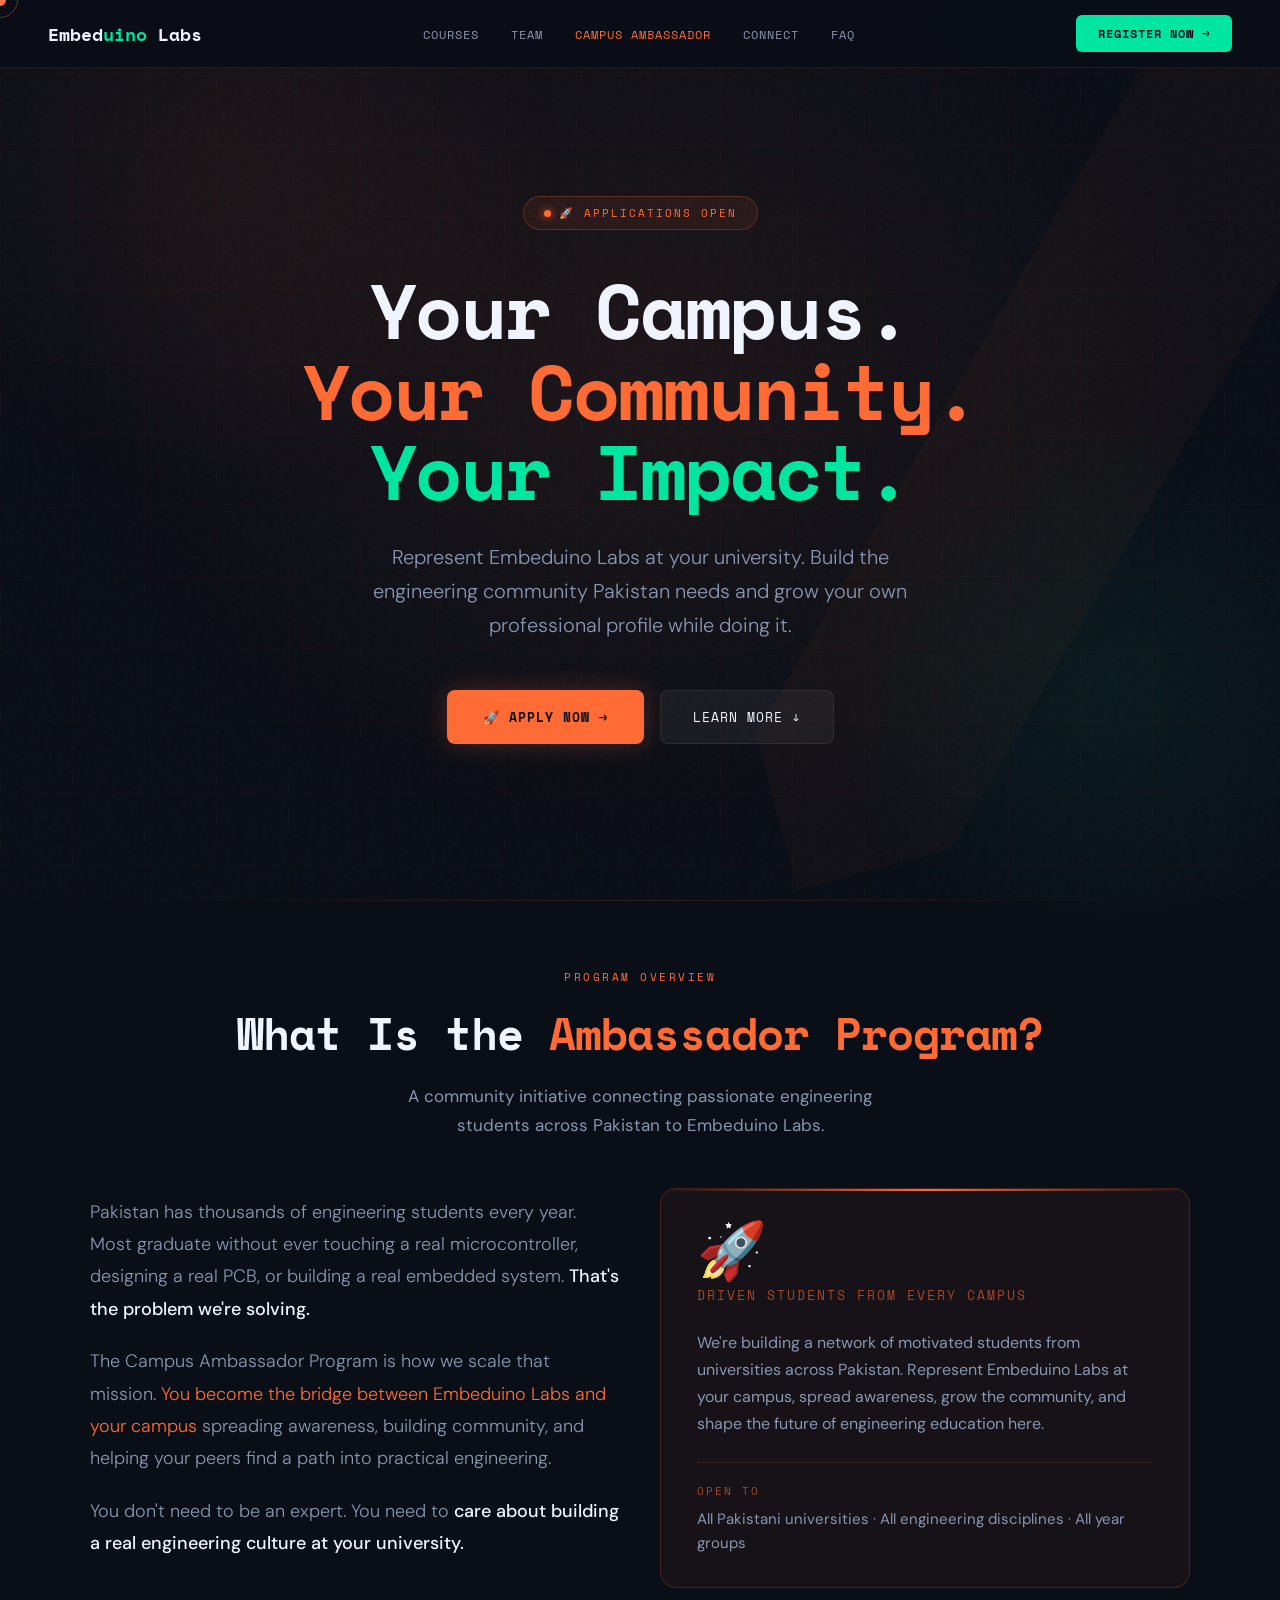
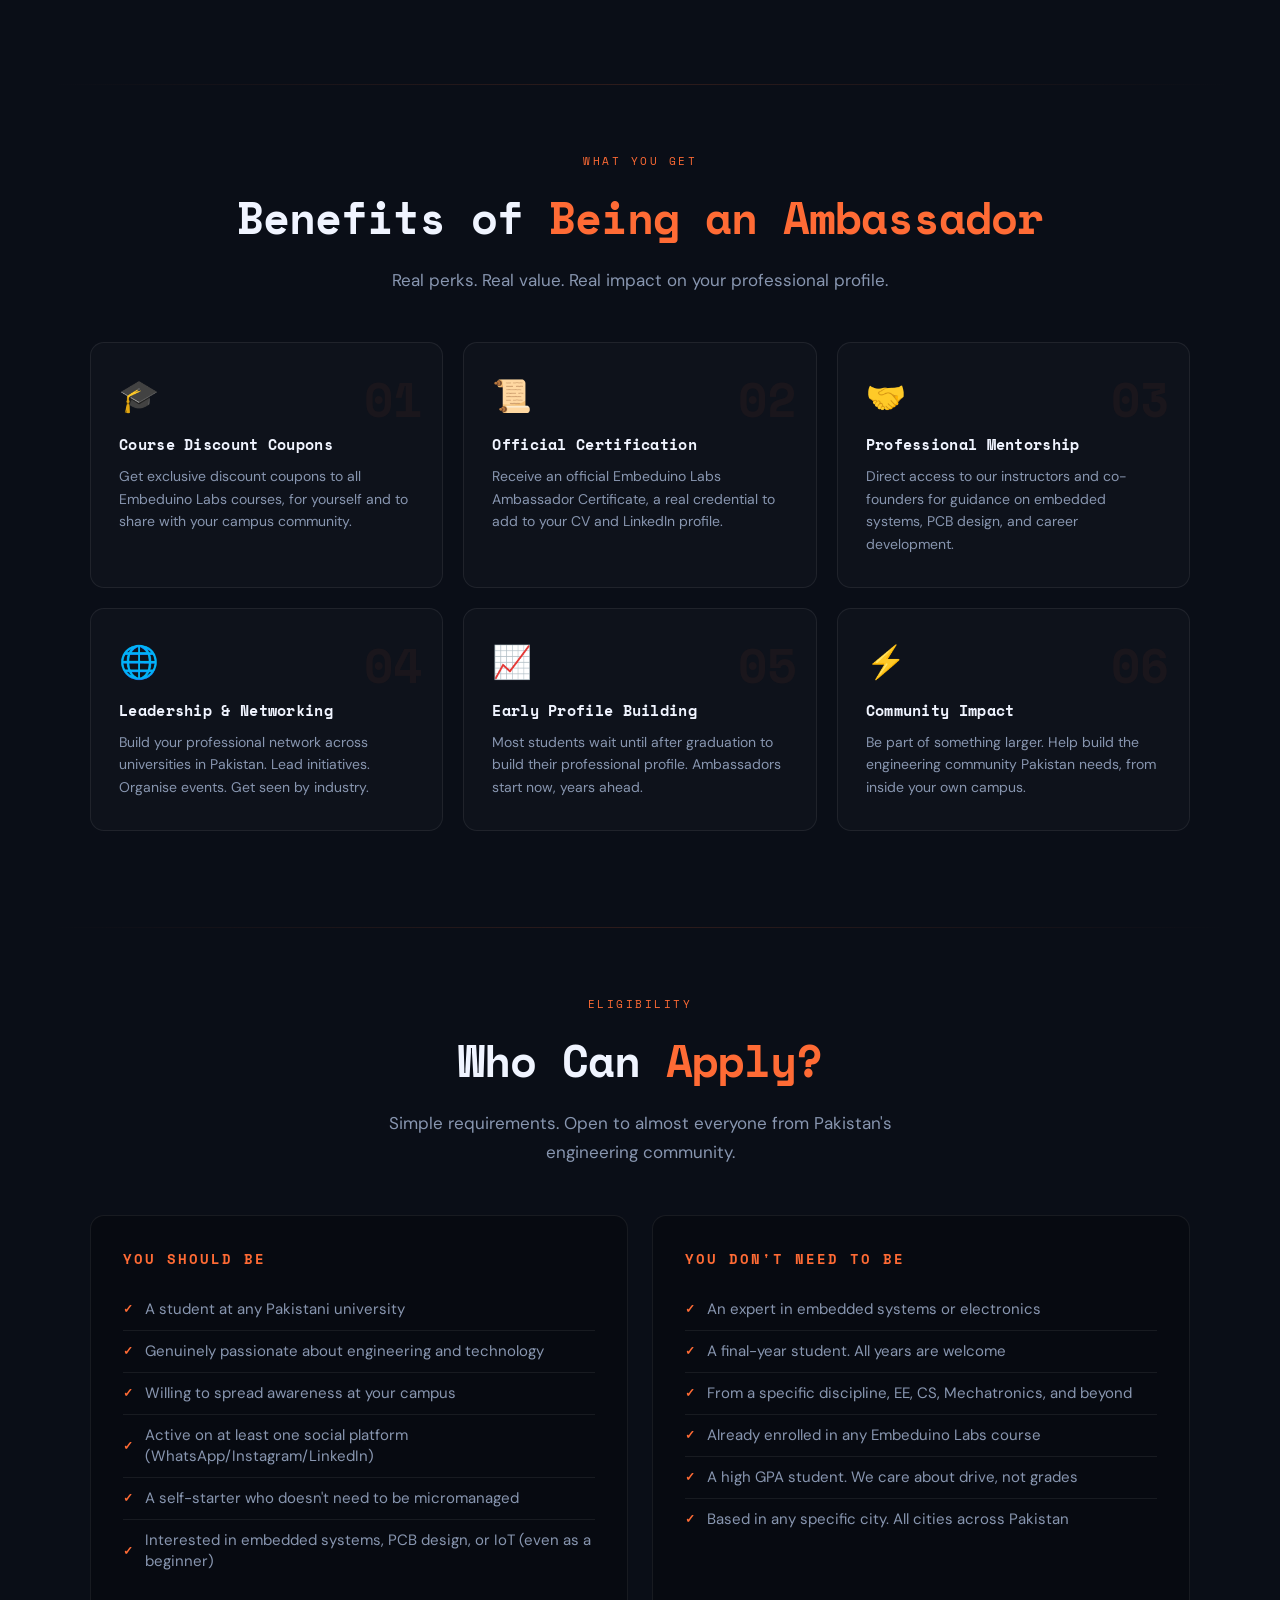
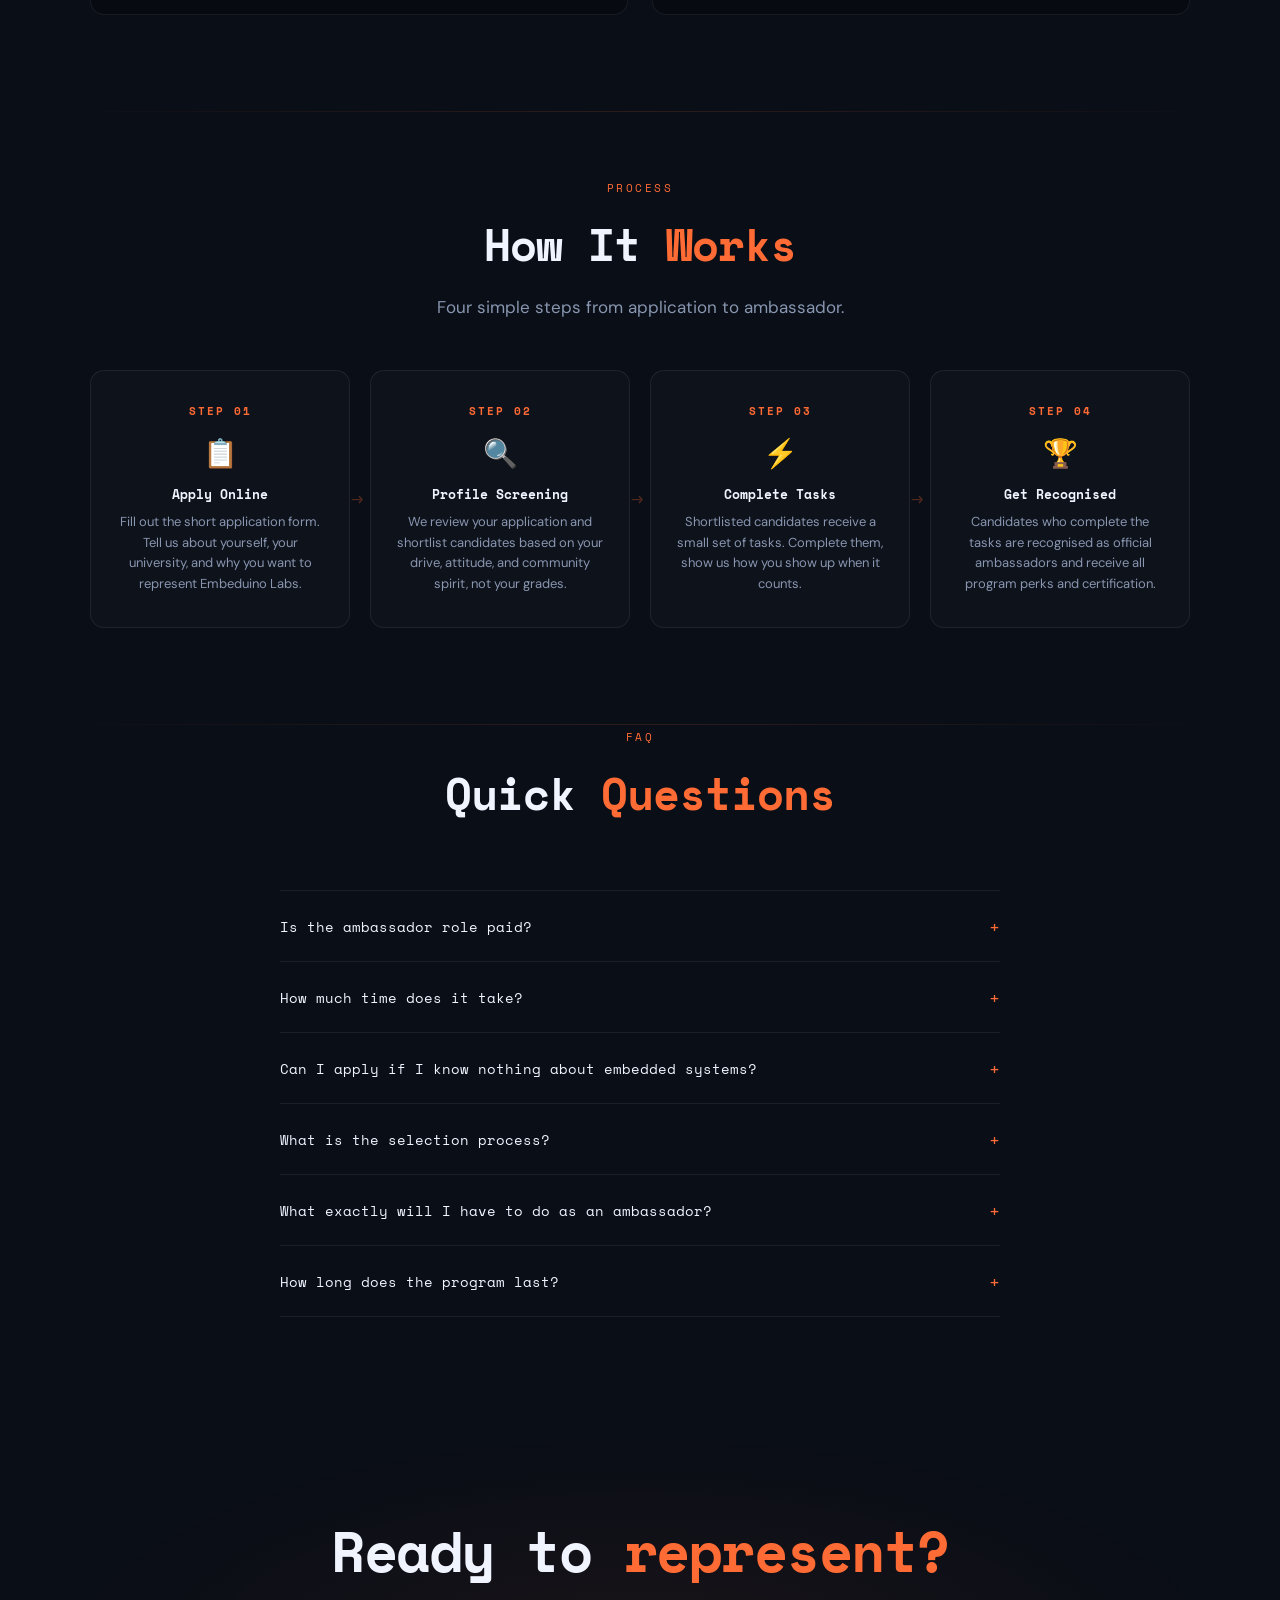
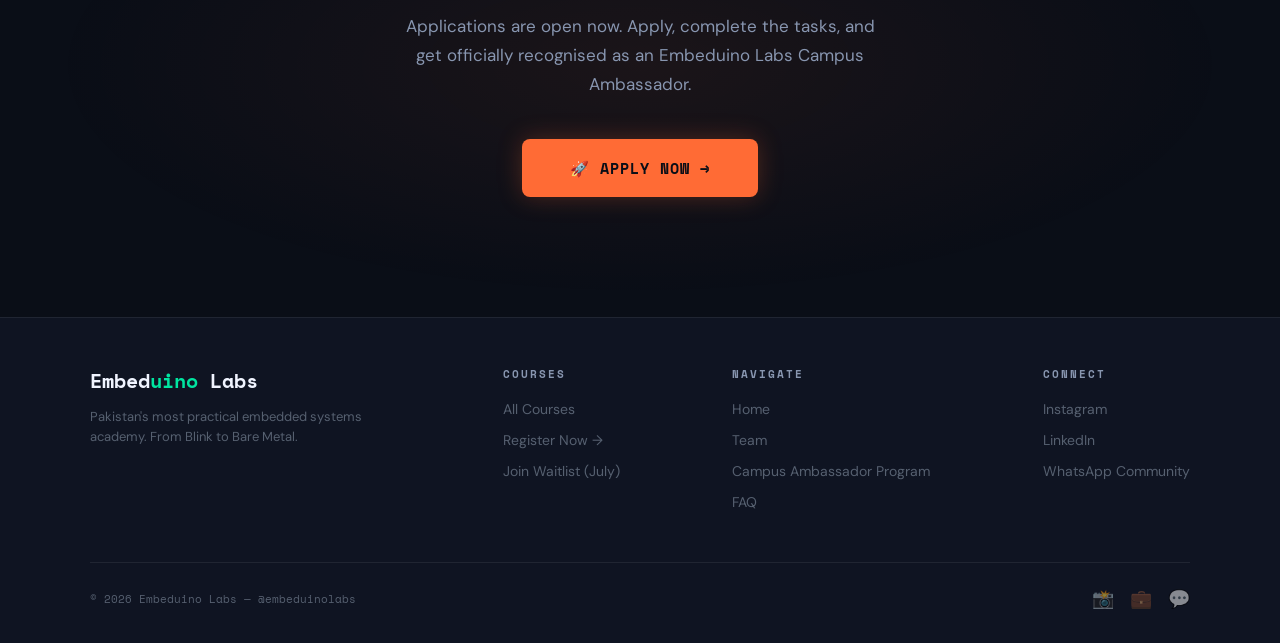
==== ambassador.html @ 3716c478 "Add files via upload" ====
<!DOCTYPE html>
<html lang="en">
<head>
<meta charset="UTF-8"/>
<meta name="viewport" content="width=device-width, initial-scale=1.0"/>
<title>Campus Ambassador Program - Embeduino Labs</title>
<meta name="description" content="Represent Embeduino Labs at your university. Build community, earn perks, and grow your professional profile."/>
<link rel="preconnect" href="https://fonts.googleapis.com"/>
<link href="https://fonts.googleapis.com/css2?family=Space+Mono:ital,wght@0,400;0,700;1,400&family=DM+Sans:wght@300;400;500;600;700&display=swap" rel="stylesheet"/>
<style>
:root{
  --bg:#0a0e17;--bg2:#0f1422;--bg3:#141929;
  --green:#00e5a0;--green2:#00c98a;
  --orange:#ff6b35;--blue:#4a9eff;--purple:#a78bfa;
  --text:#f0f4ff;--muted:#8896b0;--dim:#566070;
  --border:rgba(0,229,160,0.15);--border2:rgba(255,255,255,0.07);
  --mono:'Space Mono',monospace;--sans:'DM Sans',sans-serif;
}
*,*::before,*::after{margin:0;padding:0;box-sizing:border-box;}
html{scroll-behavior:smooth;}
body{font-family:var(--sans);background:var(--bg);color:var(--text);overflow-x:hidden;cursor:none;}
#cursor{position:fixed;width:12px;height:12px;background:var(--orange);border-radius:50%;pointer-events:none;z-index:9999;transform:translate(-50%,-50%);transition:transform 0.08s,opacity 0.2s;mix-blend-mode:screen;}
#cursor-ring{position:fixed;width:36px;height:36px;border:1.5px solid rgba(255,107,53,0.4);border-radius:50%;pointer-events:none;z-index:9998;transform:translate(-50%,-50%);transition:transform 0.18s ease,width 0.2s,height 0.2s;}
body::before{content:'';position:fixed;inset:0;background-image:url("data:image/svg+xml,%3Csvg viewBox='0 0 200 200' xmlns='http://www.w3.org/2000/svg'%3E%3Cfilter id='n'%3E%3CfeTurbulence type='fractalNoise' baseFrequency='0.75' numOctaves='4' stitchTiles='stitch'/%3E%3C/filter%3E%3Crect width='100%25' height='100%25' filter='url(%23n)' opacity='1'/%3E%3C/svg%3E");opacity:0.025;pointer-events:none;z-index:0;}
.grid-bg{position:fixed;inset:0;background-image:linear-gradient(rgba(255,107,53,0.025) 1px,transparent 1px),linear-gradient(90deg,rgba(255,107,53,0.025) 1px,transparent 1px);background-size:72px 72px;pointer-events:none;z-index:0;}
.glow-1{position:fixed;top:-20%;left:-10%;width:700px;height:700px;background:radial-gradient(circle,rgba(255,107,53,0.07) 0%,transparent 70%);pointer-events:none;z-index:0;}
.glow-2{position:fixed;bottom:-10%;right:-10%;width:600px;height:600px;background:radial-gradient(circle,rgba(0,229,160,0.06) 0%,transparent 70%);pointer-events:none;z-index:0;}

nav{position:fixed;top:0;left:0;right:0;z-index:100;display:flex;align-items:center;justify-content:space-between;padding:0 48px;height:68px;background:rgba(10,14,23,0.85);backdrop-filter:blur(16px);border-bottom:1px solid var(--border2);}
.nav-logo{font-family:var(--mono);font-weight:700;font-size:18px;color:var(--text);text-decoration:none;}
.nav-logo span{color:var(--green);}
.nav-links{display:flex;gap:32px;list-style:none;}
.nav-links a{font-family:var(--mono);font-size:12px;color:var(--muted);text-decoration:none;letter-spacing:1px;transition:color 0.2s;}
.nav-links a:hover{color:var(--green);}
.nav-links a.active{color:var(--orange);}
.nav-cta{display:inline-flex;align-items:center;gap:8px;font-family:var(--mono);font-size:12px;font-weight:700;color:var(--bg);background:var(--green);padding:10px 22px;border-radius:6px;text-decoration:none;letter-spacing:1px;transition:background 0.2s,transform 0.15s;}
.nav-cta:hover{background:var(--green2);transform:translateY(-1px);}

section{position:relative;z-index:1;}
.section-divider{height:1px;background:linear-gradient(90deg,transparent,rgba(255,107,53,0.15),transparent);margin:0 48px;}

@keyframes fadeUp{from{opacity:0;transform:translateY(24px);}to{opacity:1;transform:translateY(0);}}
.reveal{opacity:0;transform:translateY(30px);transition:opacity 0.7s ease,transform 0.7s ease;}
.reveal.visible{opacity:1;transform:translateY(0);}

/* ── HERO ── */
.amb-hero{min-height:100vh;display:flex;flex-direction:column;align-items:center;justify-content:center;padding:120px 24px 80px;text-align:center;position:relative;}
.amb-hero::before{content:'';position:absolute;inset:0;background:radial-gradient(ellipse at 50% 40%,rgba(255,107,53,0.08) 0%,transparent 65%);pointer-events:none;}

.hero-badge{display:inline-flex;align-items:center;gap:8px;font-family:var(--mono);font-size:11px;color:var(--orange);letter-spacing:2px;background:rgba(255,107,53,0.08);border:1px solid rgba(255,107,53,0.25);padding:8px 20px;border-radius:20px;margin-bottom:40px;opacity:0;animation:fadeUp 0.6s 0.2s forwards;}
.hero-badge::before{content:'';width:7px;height:7px;border-radius:50%;background:var(--orange);box-shadow:0 0 8px var(--orange);animation:pulse 2s infinite;}
@keyframes pulse{0%,100%{opacity:1;transform:scale(1);}50%{opacity:0.5;transform:scale(0.8);}}

.amb-hero h1{font-family:var(--mono);font-weight:700;font-size:clamp(38px,6vw,80px);line-height:1.05;letter-spacing:-2px;margin-bottom:28px;opacity:0;animation:fadeUp 0.7s 0.4s forwards;}
.amb-hero h1 .accent-orange{color:var(--orange);}
.amb-hero h1 .accent-green{color:var(--green);}

.amb-hero .sub{font-size:clamp(16px,2vw,20px);color:var(--muted);max-width:560px;line-height:1.7;margin-bottom:48px;font-weight:300;opacity:0;animation:fadeUp 0.7s 0.6s forwards;}

.btn-orange{display:inline-flex;align-items:center;gap:10px;font-family:var(--mono);font-size:13px;font-weight:700;color:var(--bg);background:var(--orange);padding:16px 36px;border-radius:8px;text-decoration:none;letter-spacing:1px;transition:background 0.2s,transform 0.15s,box-shadow 0.2s;box-shadow:0 0 24px rgba(255,107,53,0.25);}
.btn-orange:hover{background:#ff8555;transform:translateY(-2px);box-shadow:0 0 40px rgba(255,107,53,0.4);}
.btn-outline{display:inline-flex;align-items:center;gap:10px;font-family:var(--mono);font-size:13px;color:var(--text);background:rgba(255,255,255,0.05);border:1px solid var(--border2);padding:16px 32px;border-radius:8px;text-decoration:none;letter-spacing:1px;transition:background 0.2s,border-color 0.2s,transform 0.15s;}
.btn-outline:hover{background:rgba(255,255,255,0.09);border-color:rgba(255,107,53,0.3);transform:translateY(-2px);}

.hero-actions{display:flex;gap:16px;flex-wrap:wrap;justify-content:center;opacity:0;animation:fadeUp 0.7s 0.8s forwards;}

/* diagonal accent */
.diag-accent{position:absolute;inset:0;overflow:hidden;pointer-events:none;z-index:0;}
.diag-accent::before{content:'';position:absolute;top:0;right:-200px;width:800px;height:800px;background:linear-gradient(135deg,transparent 40%,rgba(255,107,53,0.03) 40%,rgba(255,107,53,0.03) 60%,transparent 60%);transform:rotate(-15deg);transform-origin:center;}

/* ── WHAT IS IT ── */
.what-section{padding:0 24px 96px;}
.what-inner{max-width:1100px;margin:0 auto;}
.section-header{text-align:center;padding:64px 24px 48px;}
.section-tag{display:inline-block;font-family:var(--mono);font-size:11px;letter-spacing:2.5px;color:var(--orange);margin-bottom:16px;}
.section-header h2{font-family:var(--mono);font-weight:700;font-size:clamp(26px,4vw,44px);letter-spacing:-1px;margin-bottom:16px;}
.section-header h2 .accent{color:var(--orange);}
.section-header p{font-size:17px;color:var(--muted);max-width:520px;margin:0 auto;line-height:1.7;}

.what-grid{display:grid;grid-template-columns:1fr 1fr;gap:40px;align-items:center;}
.what-text p{font-size:18px;color:var(--muted);line-height:1.8;margin-bottom:20px;font-weight:300;}
.what-text p strong{color:var(--text);font-weight:500;}
.what-text p .hl{color:var(--orange);}

.what-callout{background:rgba(255,107,53,0.05);border:1px solid rgba(255,107,53,0.2);border-radius:16px;padding:32px 36px;position:relative;overflow:hidden;}
.what-callout::before{content:'';position:absolute;top:0;left:0;right:0;height:2px;background:linear-gradient(90deg,transparent,var(--orange),transparent);}
.what-callout .big-word{font-family:var(--mono);font-weight:700;font-size:56px;color:var(--orange);line-height:1;margin-bottom:8px;}
.what-callout .big-label{font-family:var(--mono);font-size:13px;letter-spacing:2px;color:rgba(255,107,53,0.6);margin-bottom:24px;}
.what-callout p{font-size:16px;color:var(--muted);line-height:1.7;}

/* ── BENEFITS ── */
.benefits-section{padding:0 24px 96px;}
.benefits-inner{max-width:1100px;margin:0 auto;}
.benefits-grid{display:grid;grid-template-columns:repeat(3,1fr);gap:20px;}
.benefit-card{background:rgba(255,255,255,0.02);border:1px solid var(--border2);border-radius:14px;padding:32px 28px;position:relative;overflow:hidden;transition:border-color 0.2s,background 0.2s,transform 0.2s;}
.benefit-card:hover{border-color:rgba(255,107,53,0.25);background:rgba(255,107,53,0.03);transform:translateY(-4px);}
.benefit-card::before{content:'';position:absolute;top:0;left:0;right:0;height:2px;background:linear-gradient(90deg,transparent,var(--orange),transparent);opacity:0;transition:opacity 0.2s;}
.benefit-card:hover::before{opacity:1;}
.benefit-icon{font-size:32px;margin-bottom:16px;display:block;}
.benefit-card h3{font-family:var(--mono);font-weight:700;font-size:15px;color:var(--text);margin-bottom:10px;letter-spacing:0.3px;}
.benefit-card p{font-size:14px;color:var(--muted);line-height:1.6;}
.benefit-num{position:absolute;right:20px;top:20px;font-family:var(--mono);font-weight:700;font-size:48px;color:rgba(255,107,53,0.05);}

/* ── WHO CAN APPLY ── */
.who-section{padding:0 24px 96px;}
.who-inner{max-width:1100px;margin:0 auto;}
.who-grid{display:grid;grid-template-columns:1fr 1fr;gap:24px;}
.who-card{background:rgba(0,0,0,0.25);border:1px solid var(--border2);border-radius:14px;padding:32px 32px;}
.who-card h3{font-family:var(--mono);font-weight:700;font-size:14px;letter-spacing:2px;margin-bottom:20px;color:var(--orange);}
.who-list{list-style:none;}
.who-list li{font-size:15px;color:var(--muted);padding:10px 0;border-bottom:1px solid var(--border2);display:flex;align-items:center;gap:12px;line-height:1.4;}
.who-list li::before{content:'✓';color:var(--orange);font-family:var(--mono);font-weight:700;font-size:12px;flex-shrink:0;}
.who-list li:last-child{border-bottom:none;}

/* ── HOW IT WORKS ── */
.how-section{padding:0 24px 96px;}
.how-inner{max-width:1100px;margin:0 auto;}
.how-steps{display:grid;grid-template-columns:repeat(4,1fr);gap:20px;}
.how-step{background:rgba(255,255,255,0.02);border:1px solid var(--border2);border-radius:14px;padding:32px 24px;position:relative;text-align:center;}
.how-step::after{content:'→';position:absolute;right:-14px;top:50%;transform:translateY(-50%);font-size:20px;color:rgba(255,107,53,0.3);font-family:var(--mono);}
.how-step:last-child::after{display:none;}
.step-num{font-family:var(--mono);font-weight:700;font-size:11px;letter-spacing:2px;color:var(--orange);margin-bottom:16px;display:block;}
.step-icon{font-size:28px;margin-bottom:12px;display:block;}
.how-step h3{font-family:var(--mono);font-weight:700;font-size:13px;color:var(--text);margin-bottom:8px;}
.how-step p{font-size:13px;color:var(--muted);line-height:1.6;}

/* ── FINAL CTA ── */
.amb-cta{padding:96px 24px 120px;text-align:center;position:relative;}
.amb-cta::before{content:'';position:absolute;inset:0;background:radial-gradient(ellipse at 50% 50%,rgba(255,107,53,0.07) 0%,transparent 65%);pointer-events:none;}
.amb-cta h2{font-family:var(--mono);font-weight:700;font-size:clamp(32px,5vw,56px);letter-spacing:-1.5px;margin-bottom:20px;}
.amb-cta h2 .accent{color:var(--orange);}
.amb-cta p{font-size:17px;color:var(--muted);max-width:480px;margin:0 auto 40px;line-height:1.7;}

/* ── FOOTER ── */
footer{background:var(--bg2);border-top:1px solid var(--border2);padding:48px 48px 32px;position:relative;z-index:1;}
.footer-inner{max-width:1100px;margin:0 auto;}
.footer-top{display:flex;justify-content:space-between;align-items:flex-start;gap:32px;margin-bottom:40px;flex-wrap:wrap;}
.footer-brand{max-width:300px;}
.footer-logo{font-family:var(--mono);font-weight:700;font-size:20px;margin-bottom:12px;display:block;}
.footer-logo span{color:var(--green);}
.footer-tagline{font-size:13px;color:var(--dim);line-height:1.6;}
.footer-links h4{font-family:var(--mono);font-size:11px;letter-spacing:2px;color:var(--muted);margin-bottom:16px;}
.footer-links ul{list-style:none;}
.footer-links li{margin-bottom:10px;}
.footer-links a{font-size:14px;color:var(--dim);text-decoration:none;transition:color 0.2s;}
.footer-links a:hover{color:var(--green);}
.footer-bottom{display:flex;justify-content:space-between;align-items:center;padding-top:24px;border-top:1px solid var(--border2);flex-wrap:wrap;gap:12px;}
.footer-copy{font-family:var(--mono);font-size:11px;color:var(--dim);}
.footer-social{display:flex;gap:16px;}
.footer-social a{font-size:18px;text-decoration:none;opacity:0.5;transition:opacity 0.2s;}
.footer-social a:hover{opacity:1;}

@media(max-width:768px){
  nav{padding:0 20px;}
  .nav-links{display:none;}
  .what-grid{grid-template-columns:1fr;}
  .benefits-grid{grid-template-columns:1fr;}
  .who-grid{grid-template-columns:1fr;}
  .how-steps{grid-template-columns:1fr 1fr;}
  .how-step::after{display:none;}
  footer{padding:40px 24px 28px;}
  .footer-top{flex-direction:column;}
}
</style>
</head>
<body>
<div id="cursor"></div>
<div id="cursor-ring"></div>
<div class="grid-bg"></div>
<div class="glow-1"></div>
<div class="glow-2"></div>

<nav>
  <a href="index.html" class="nav-logo">Embed<span>uino</span> Labs</a>
  <ul class="nav-links">
    <li><a href="courses.html">COURSES</a></li>
    <li><a href="team.html">TEAM</a></li>
    <li><a href="ambassador.html" class="active">CAMPUS AMBASSADOR</a></li>
    <li><a href="index.html#connect">CONNECT</a></li>
    <li><a href="index.html#faq">FAQ</a></li>
  </ul>
  <a href="https://docs.google.com/forms/d/1Flcm8zHhwcUQbWOsdlLaiDBojNH8hl6wbdkQwR3EUpU/" target="_blank" class="nav-cta">REGISTER NOW →</a>
</nav>

<!-- ── HERO ── -->
<section class="amb-hero">
  <div class="diag-accent"></div>
  <div class="hero-badge">🚀 APPLICATIONS OPEN</div>
  <h1>Your Campus.<br/><span class="accent-orange">Your Community.</span><br/><span class="accent-green">Your Impact.</span></h1>
  <p class="sub">Represent Embeduino Labs at your university. Build the engineering community Pakistan needs and grow your own professional profile while doing it.</p>
  <div class="hero-actions">
    <a href="https://docs.google.com/forms/d/1dGoFIoc6D6GnOCrVKgK1EHheiPkcqqGfY4cH4ZOe-p8/" target="_blank" class="btn-orange">🚀 APPLY NOW →</a>
    <a href="#what" class="btn-outline">LEARN MORE ↓</a>
  </div>
</section>

<div class="section-divider"></div>

<!-- ── WHAT IS IT ── -->
<section class="what-section" id="what">
  <div class="what-inner">
    <div class="section-header reveal">
      <div class="section-tag">PROGRAM OVERVIEW</div>
      <h2>What Is the <span class="accent">Ambassador Program?</span></h2>
      <p>A community initiative connecting passionate engineering students across Pakistan to Embeduino Labs.</p>
    </div>

    <div class="what-grid reveal">
      <div class="what-text">
        <p>Pakistan has thousands of engineering students every year. Most graduate without ever touching a real microcontroller, designing a real PCB, or building a real embedded system. <strong>That's the problem we're solving.</strong></p>
        <p>The Campus Ambassador Program is how we scale that mission. <span class="hl">You become the bridge between Embeduino Labs and your campus</span> spreading awareness, building community, and helping your peers find a path into practical engineering.</p>
        <p>You don't need to be an expert. You need to <strong>care about building a real engineering culture at your university.</strong></p>
      </div>
      <div class="what-callout">
        <div class="big-word">🚀</div>
        <div class="big-label">DRIVEN STUDENTS FROM EVERY CAMPUS</div>
        <p>We're building a network of motivated students from universities across Pakistan. Represent Embeduino Labs at your campus, spread awareness, grow the community, and shape the future of engineering education here.</p>
        <div style="margin-top:24px;padding-top:20px;border-top:1px solid rgba(255,107,53,0.15);">
          <div style="font-family:var(--mono);font-size:11px;letter-spacing:2px;color:rgba(255,107,53,0.6);margin-bottom:8px;">OPEN TO</div>
          <div style="font-size:15px;color:var(--muted);line-height:1.6;">All Pakistani universities · All engineering disciplines · All year groups</div>
        </div>
      </div>
    </div>
  </div>
</section>

<div class="section-divider"></div>

<!-- ── BENEFITS ── -->
<section class="benefits-section" id="benefits">
  <div class="benefits-inner">
    <div class="section-header reveal">
      <div class="section-tag">WHAT YOU GET</div>
      <h2>Benefits of <span class="accent">Being an Ambassador</span></h2>
      <p>Real perks. Real value. Real impact on your professional profile.</p>
    </div>

    <div class="benefits-grid">
      <div class="benefit-card reveal">
        <div class="benefit-num">01</div>
        <span class="benefit-icon">🎓</span>
        <h3>Course Discount Coupons</h3>
        <p>Get exclusive discount coupons to all Embeduino Labs courses, for yourself and to share with your campus community.</p>
      </div>
      <div class="benefit-card reveal" style="transition-delay:0.05s;">
        <div class="benefit-num">02</div>
        <span class="benefit-icon">📜</span>
        <h3>Official Certification</h3>
        <p>Receive an official Embeduino Labs Ambassador Certificate, a real credential to add to your CV and LinkedIn profile.</p>
      </div>
      <div class="benefit-card reveal" style="transition-delay:0.1s;">
        <div class="benefit-num">03</div>
        <span class="benefit-icon">🤝</span>
        <h3>Professional Mentorship</h3>
        <p>Direct access to our instructors and co-founders for guidance on embedded systems, PCB design, and career development.</p>
      </div>
      <div class="benefit-card reveal" style="transition-delay:0.15s;">
        <div class="benefit-num">04</div>
        <span class="benefit-icon">🌐</span>
        <h3>Leadership &amp; Networking</h3>
        <p>Build your professional network across universities in Pakistan. Lead initiatives. Organise events. Get seen by industry.</p>
      </div>
      <div class="benefit-card reveal" style="transition-delay:0.2s;">
        <div class="benefit-num">05</div>
        <span class="benefit-icon">📈</span>
        <h3>Early Profile Building</h3>
        <p>Most students wait until after graduation to build their professional profile. Ambassadors start now, years ahead.</p>
      </div>
      <div class="benefit-card reveal" style="transition-delay:0.25s;">
        <div class="benefit-num">06</div>
        <span class="benefit-icon">⚡</span>
        <h3>Community Impact</h3>
        <p>Be part of something larger. Help build the engineering community Pakistan needs, from inside your own campus.</p>
      </div>
    </div>
  </div>
</section>

<div class="section-divider"></div>

<!-- ── WHO CAN APPLY ── -->
<section class="who-section" id="eligibility">
  <div class="who-inner">
    <div class="section-header reveal">
      <div class="section-tag">ELIGIBILITY</div>
      <h2>Who Can <span class="accent">Apply?</span></h2>
      <p>Simple requirements. Open to almost everyone from Pakistan's engineering community.</p>
    </div>

    <div class="who-grid reveal">
      <div class="who-card">
        <h3>YOU SHOULD BE</h3>
        <ul class="who-list">
          <li>A student at any Pakistani university</li>
          <li>Genuinely passionate about engineering and technology</li>
          <li>Willing to spread awareness at your campus</li>
          <li>Active on at least one social platform (WhatsApp/Instagram/LinkedIn)</li>
          <li>A self-starter who doesn't need to be micromanaged</li>
          <li>Interested in embedded systems, PCB design, or IoT (even as a beginner)</li>
        </ul>
      </div>
      <div class="who-card">
        <h3>YOU DON'T NEED TO BE</h3>
        <ul class="who-list">
          <li>An expert in embedded systems or electronics</li>
          <li>A final-year student. All years are welcome</li>
          <li>From a specific discipline, EE, CS, Mechatronics, and beyond</li>
          <li>Already enrolled in any Embeduino Labs course</li>
          <li>A high GPA student. We care about drive, not grades</li>
          <li>Based in any specific city. All cities across Pakistan</li>
        </ul>
      </div>
    </div>
  </div>
</section>

<div class="section-divider"></div>

<!-- ── HOW IT WORKS ── -->
<section class="how-section" id="process">
  <div class="how-inner">
    <div class="section-header reveal">
      <div class="section-tag">PROCESS</div>
      <h2>How It <span class="accent">Works</span></h2>
      <p>Four simple steps from application to ambassador.</p>
    </div>

    <div class="how-steps reveal">
      <div class="how-step">
        <span class="step-num">STEP 01</span>
        <span class="step-icon">📋</span>
        <h3>Apply Online</h3>
        <p>Fill out the short application form. Tell us about yourself, your university, and why you want to represent Embeduino Labs.</p>
      </div>
      <div class="how-step">
        <span class="step-num">STEP 02</span>
        <span class="step-icon">🔍</span>
        <h3>Profile Screening</h3>
        <p>We review your application and shortlist candidates based on your drive, attitude, and community spirit, not your grades.</p>
      </div>
      <div class="how-step">
        <span class="step-num">STEP 03</span>
        <span class="step-icon">⚡</span>
        <h3>Complete Tasks</h3>
        <p>Shortlisted candidates receive a small set of tasks. Complete them, show us how you show up when it counts.</p>
      </div>
      <div class="how-step">
        <span class="step-num">STEP 04</span>
        <span class="step-icon">🏆</span>
        <h3>Get Recognised</h3>
        <p>Candidates who complete the tasks are recognised as official ambassadors and receive all program perks and certification.</p>
      </div>
    </div>
  </div>
</section>

<div class="section-divider"></div>

<!-- ── FAQ ── -->
<section style="padding:0 24px 96px;">
  <div style="max-width:720px;margin:0 auto;">
    <div class="section-header reveal" style="padding-top:0;">
      <div class="section-tag">FAQ</div>
      <h2>Quick <span class="accent">Questions</span></h2>
    </div>

    <div style="border-top:1px solid var(--border2);">
      <div class="faq-item reveal">
        <button class="faq-q">Is the ambassador role paid?<span class="faq-icon">+</span></button>
        <div class="faq-a">It's not a paid role but the benefits are real. Course discount coupons, official certification, mentorship, and early career profile building. The intangible value of leading a community initiative at your campus is something money doesn't buy.</div>
      </div>
      <div class="faq-item reveal">
        <button class="faq-q">How much time does it take?<span class="faq-icon">+</span></button>
        <div class="faq-a">There's no fixed time commitment. Share posts, spread the word through your existing university networks, and participate when we run campaigns or events. It fits around your studies.</div>
      </div>
      <div class="faq-item reveal">
        <button class="faq-q">Can I apply if I know nothing about embedded systems?<span class="faq-icon">+</span></button>
        <div class="faq-a">Yes absolutely. What we care about is your drive and community spirit, not your technical level. Your curiosity is exactly the kind of energy we want representing Embeduino Labs.</div>
      </div>
      <div class="faq-item reveal">
        <button class="faq-q">What is the selection process?<span class="faq-icon">+</span></button>
        <div class="faq-a">We review applications and shortlist candidates based on profile and attitude. Shortlisted candidates are given a small set of tasks. Whoever completes them gets officially recognised as an ambassador and receives all the perks. No interviews, just show us how you show up.</div>
      </div>
      <div class="faq-item reveal">
        <button class="faq-q">What exactly will I have to do as an ambassador?<span class="faq-icon">+</span></button>
        <div class="faq-a">Share our content on your social media. Spread awareness about our courses at your campus. Help us understand what students at your university need. Participate in campaigns when we run them. Nothing complicated, just genuine community building.</div>
      </div>
      <div class="faq-item reveal">
        <button class="faq-q">How long does the program last?<span class="faq-icon">+</span></button>
        <div class="faq-a">The program runs in cohorts aligned with our course phases. Ambassadors who stay active and engaged are invited to continue and grow with us into future cohorts.</div>
      </div>
    </div>
  </div>
</section>

<!-- ── FINAL CTA ── -->
<section class="amb-cta">
  <h2 class="reveal">Ready to <span class="accent">represent?</span></h2>
  <p class="reveal">Applications are open now. Apply, complete the tasks, and get officially recognised as an Embeduino Labs Campus Ambassador.</p>
  <a href="https://docs.google.com/forms/d/1dGoFIoc6D6GnOCrVKgK1EHheiPkcqqGfY4cH4ZOe-p8/" target="_blank" class="btn-orange reveal" style="font-size:15px;padding:18px 48px;">
    🚀 APPLY NOW →
  </a>
</section>

<footer>
  <div class="footer-inner">
    <div class="footer-top">
      <div class="footer-brand">
        <span class="footer-logo">Embed<span>uino</span> Labs</span>
        <p class="footer-tagline">Pakistan's most practical embedded systems academy. From Blink to Bare Metal.</p>
      </div>
      <div class="footer-links">
        <h4>COURSES</h4>
        <ul>
          <li><a href="courses.html">All Courses</a></li>
          <li><a href="https://docs.google.com/forms/d/1Flcm8zHhwcUQbWOsdlLaiDBojNH8hl6wbdkQwR3EUpU/" target="_blank">Register Now →</a></li>
          <li><a href="https://docs.google.com/forms/d/1rU8_jEswz7tQQXnoqoOomgpeQsHD6aAXrk7GUtZ8Qbo/" target="_blank">Join Waitlist (July)</a></li>
        </ul>
      </div>
      <div class="footer-links">
        <h4>NAVIGATE</h4>
        <ul>
          <li><a href="index.html">Home</a></li>
          <li><a href="team.html">Team</a></li>
          <li><a href="ambassador.html">Campus Ambassador Program</a></li>
          <li><a href="index.html#faq">FAQ</a></li>
        </ul>
      </div>
      <div class="footer-links">
        <h4>CONNECT</h4>
        <ul>
          <li><a href="https://www.instagram.com/embeduinolabs/" target="_blank">Instagram</a></li>
          <li><a href="https://www.linkedin.com/company/embeduinolabs/" target="_blank">LinkedIn</a></li>
          <li><a href="https://chat.whatsapp.com/IXVrEwwqq3DG2ZBWdb0F39" target="_blank">WhatsApp Community</a></li>
        </ul>
      </div>
    </div>
    <div class="footer-bottom">
      <span class="footer-copy">© 2026 Embeduino Labs — @embeduinolabs</span>
      <div class="footer-social">
        <a href="https://www.instagram.com/embeduinolabs/" target="_blank">📸</a>
        <a href="https://www.linkedin.com/company/embeduinolabs/" target="_blank">💼</a>
        <a href="https://chat.whatsapp.com/IXVrEwwqq3DG2ZBWdb0F39" target="_blank">💬</a>
      </div>
    </div>
  </div>
</footer>

<style>
.faq-item{border-bottom:1px solid var(--border2);}
.faq-q{width:100%;background:none;border:none;color:var(--text);font-family:var(--mono);font-size:14px;text-align:left;padding:22px 0;cursor:none;display:flex;justify-content:space-between;align-items:center;gap:16px;transition:color 0.2s;}
.faq-q:hover{color:var(--orange);}
.faq-icon{font-size:18px;flex-shrink:0;transition:transform 0.3s;color:var(--orange);}
.faq-item.open .faq-icon{transform:rotate(45deg);}
.faq-a{font-size:14px;color:var(--muted);line-height:1.7;max-height:0;overflow:hidden;transition:max-height 0.4s ease,padding 0.3s;}
.faq-item.open .faq-a{max-height:300px;padding-bottom:22px;}
</style>

<script>
const cur=document.getElementById('cursor'),ring=document.getElementById('cursor-ring');
let mx=0,my=0,rx=0,ry=0;
document.addEventListener('mousemove',e=>{mx=e.clientX;my=e.clientY;cur.style.left=mx+'px';cur.style.top=my+'px';});
function animRing(){rx+=(mx-rx)*0.12;ry+=(my-ry)*0.12;ring.style.left=rx+'px';ring.style.top=ry+'px';requestAnimationFrame(animRing);}
animRing();
document.querySelectorAll('a,button').forEach(el=>{
  el.addEventListener('mouseenter',()=>{ring.style.width='56px';ring.style.height='56px';cur.style.opacity='0.5';});
  el.addEventListener('mouseleave',()=>{ring.style.width='36px';ring.style.height='36px';cur.style.opacity='1';});
});
const obs=new IntersectionObserver(entries=>{entries.forEach(e=>{if(e.isIntersecting){e.target.classList.add('visible');obs.unobserve(e.target);}});},{threshold:0.1});
document.querySelectorAll('.reveal').forEach(el=>obs.observe(el));
document.querySelectorAll('.faq-q').forEach(btn=>{
  btn.addEventListener('click',()=>{
    const item=btn.closest('.faq-item');
    const isOpen=item.classList.contains('open');
    document.querySelectorAll('.faq-item').forEach(i=>i.classList.remove('open'));
    if(!isOpen)item.classList.add('open');
  });
});
</script>
</body>
</html>
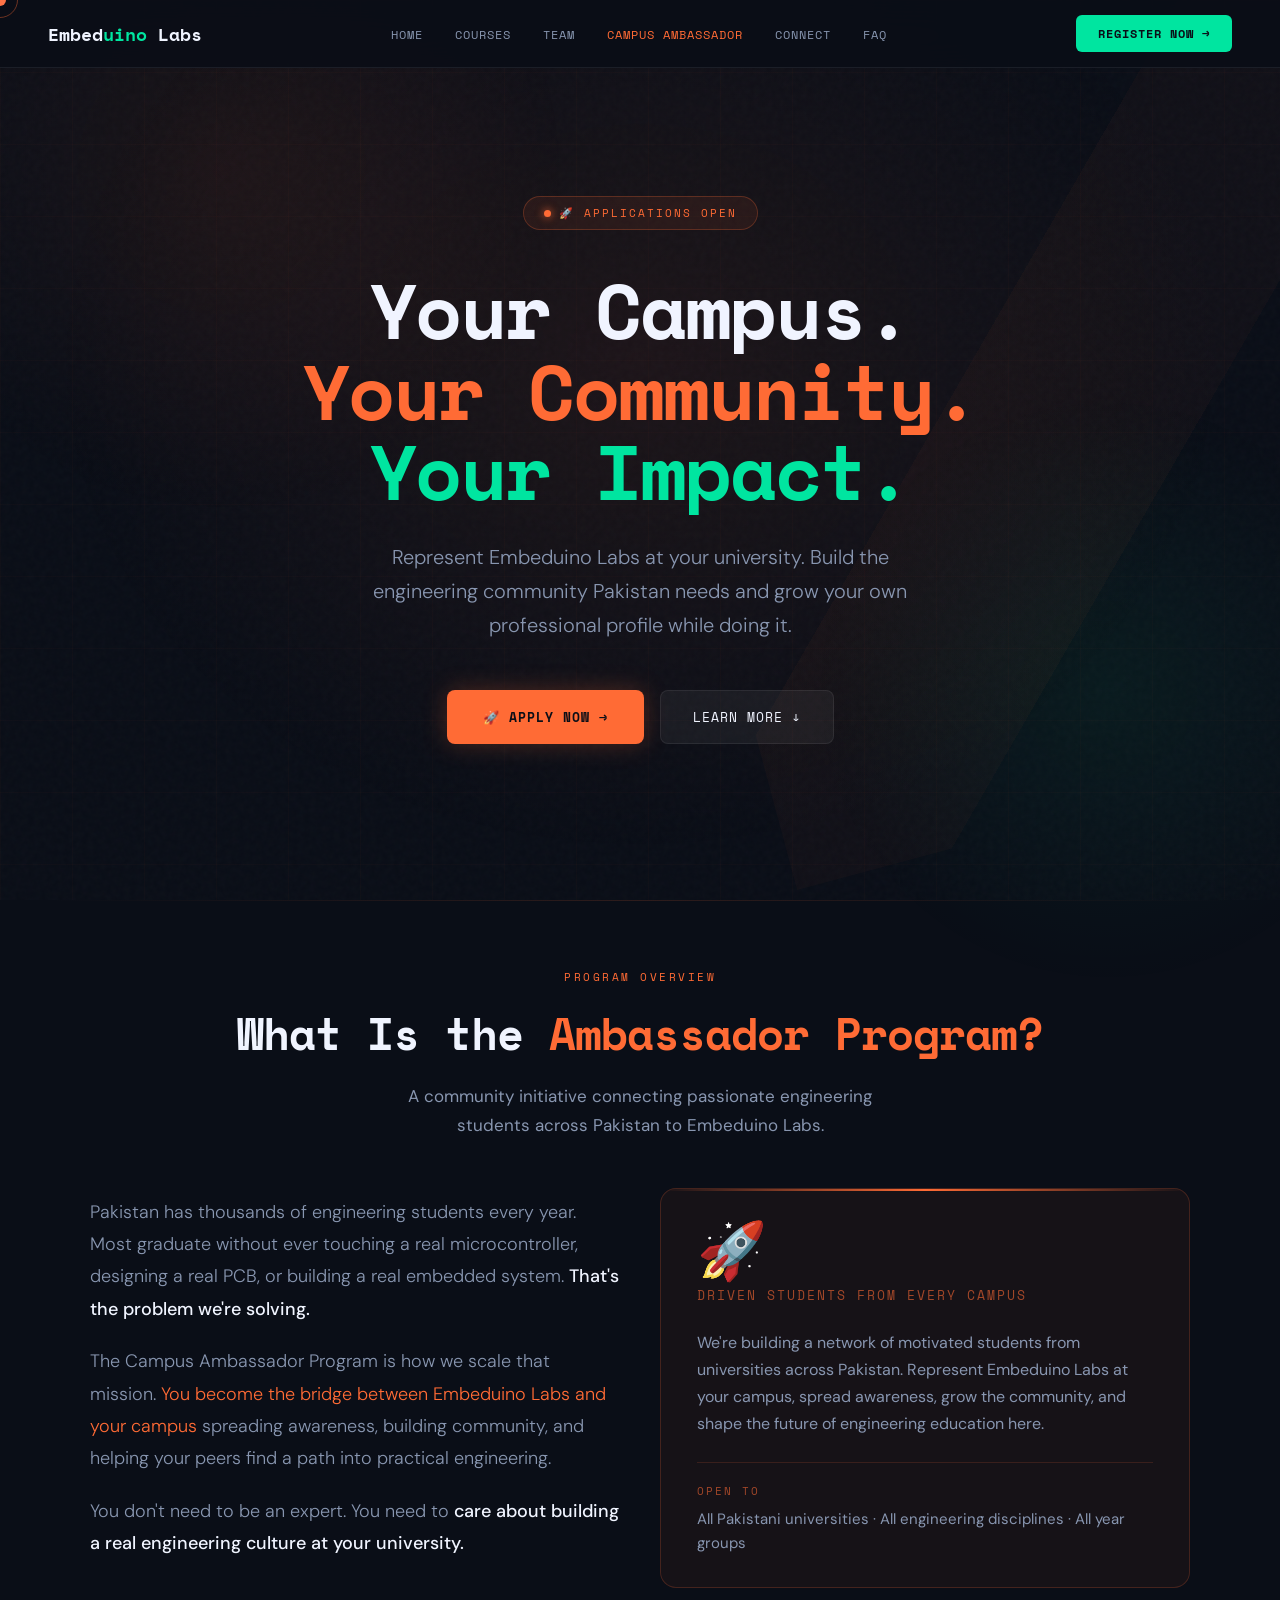
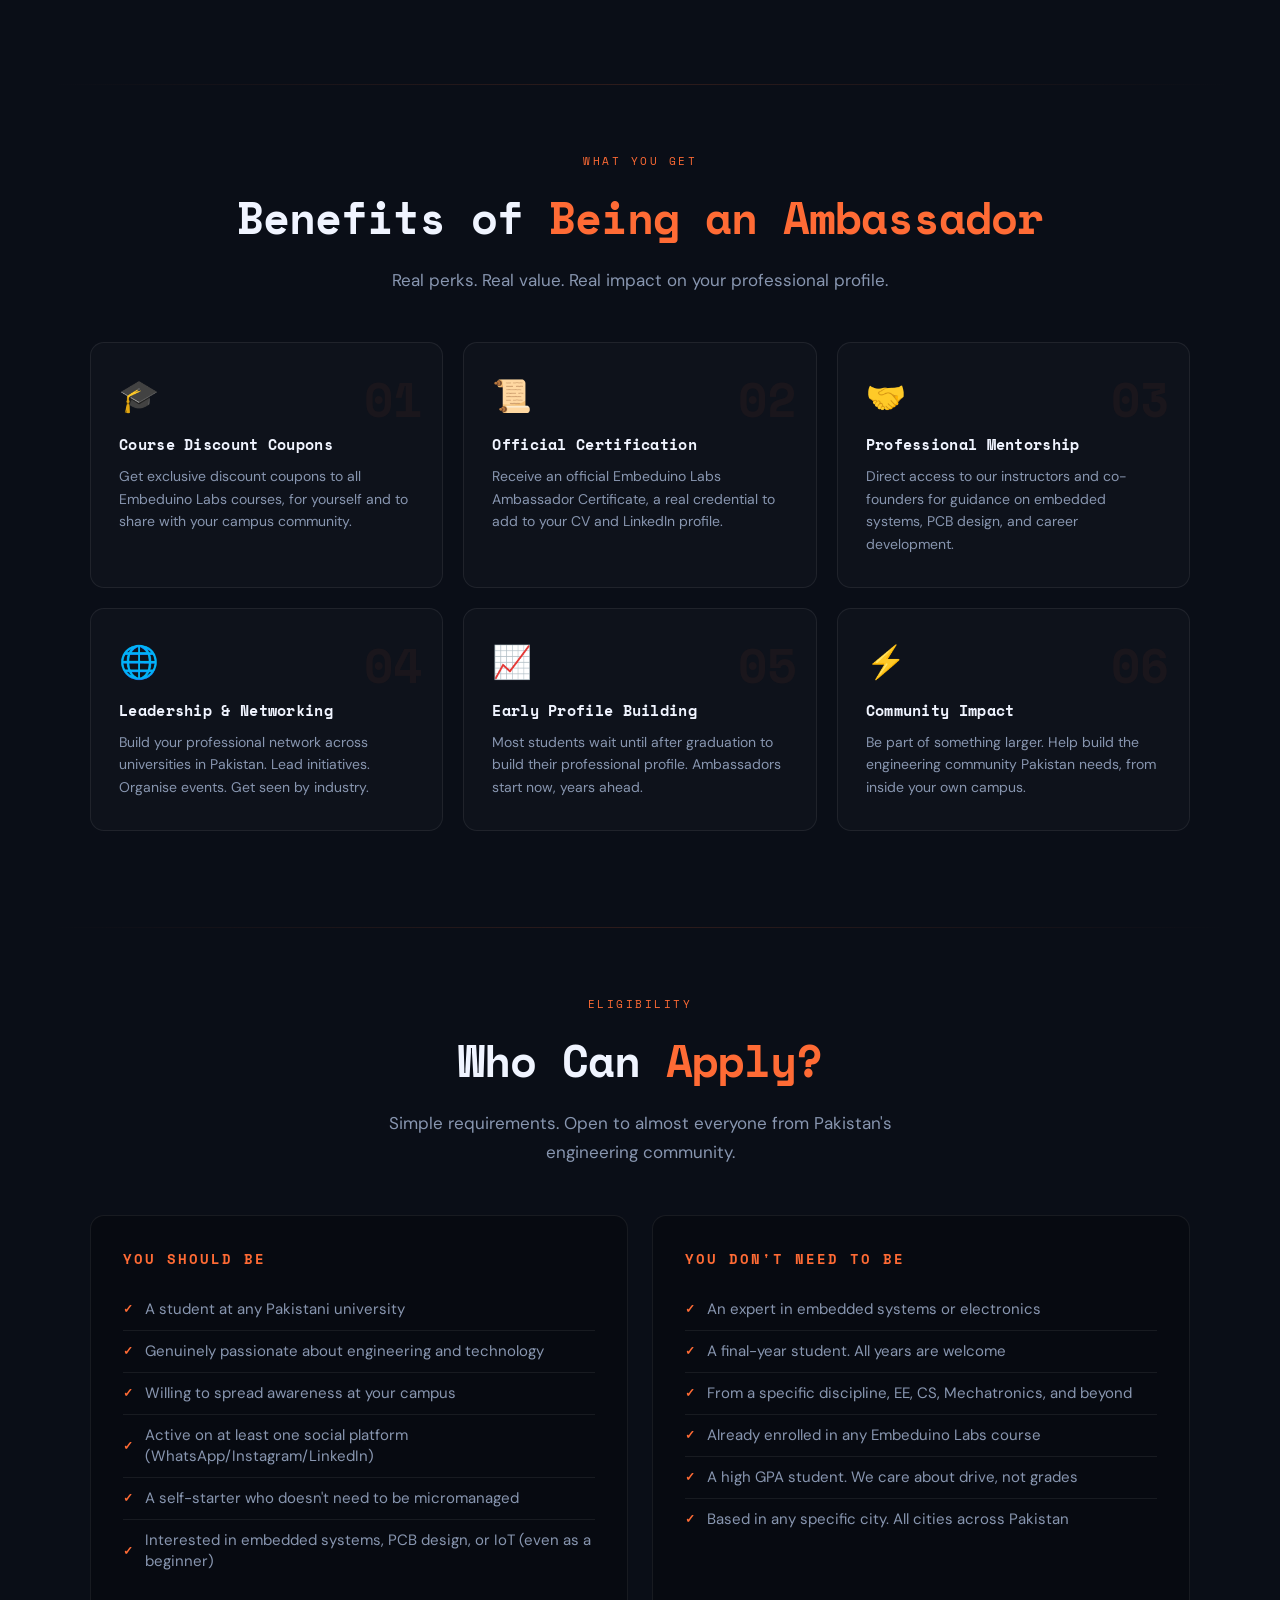
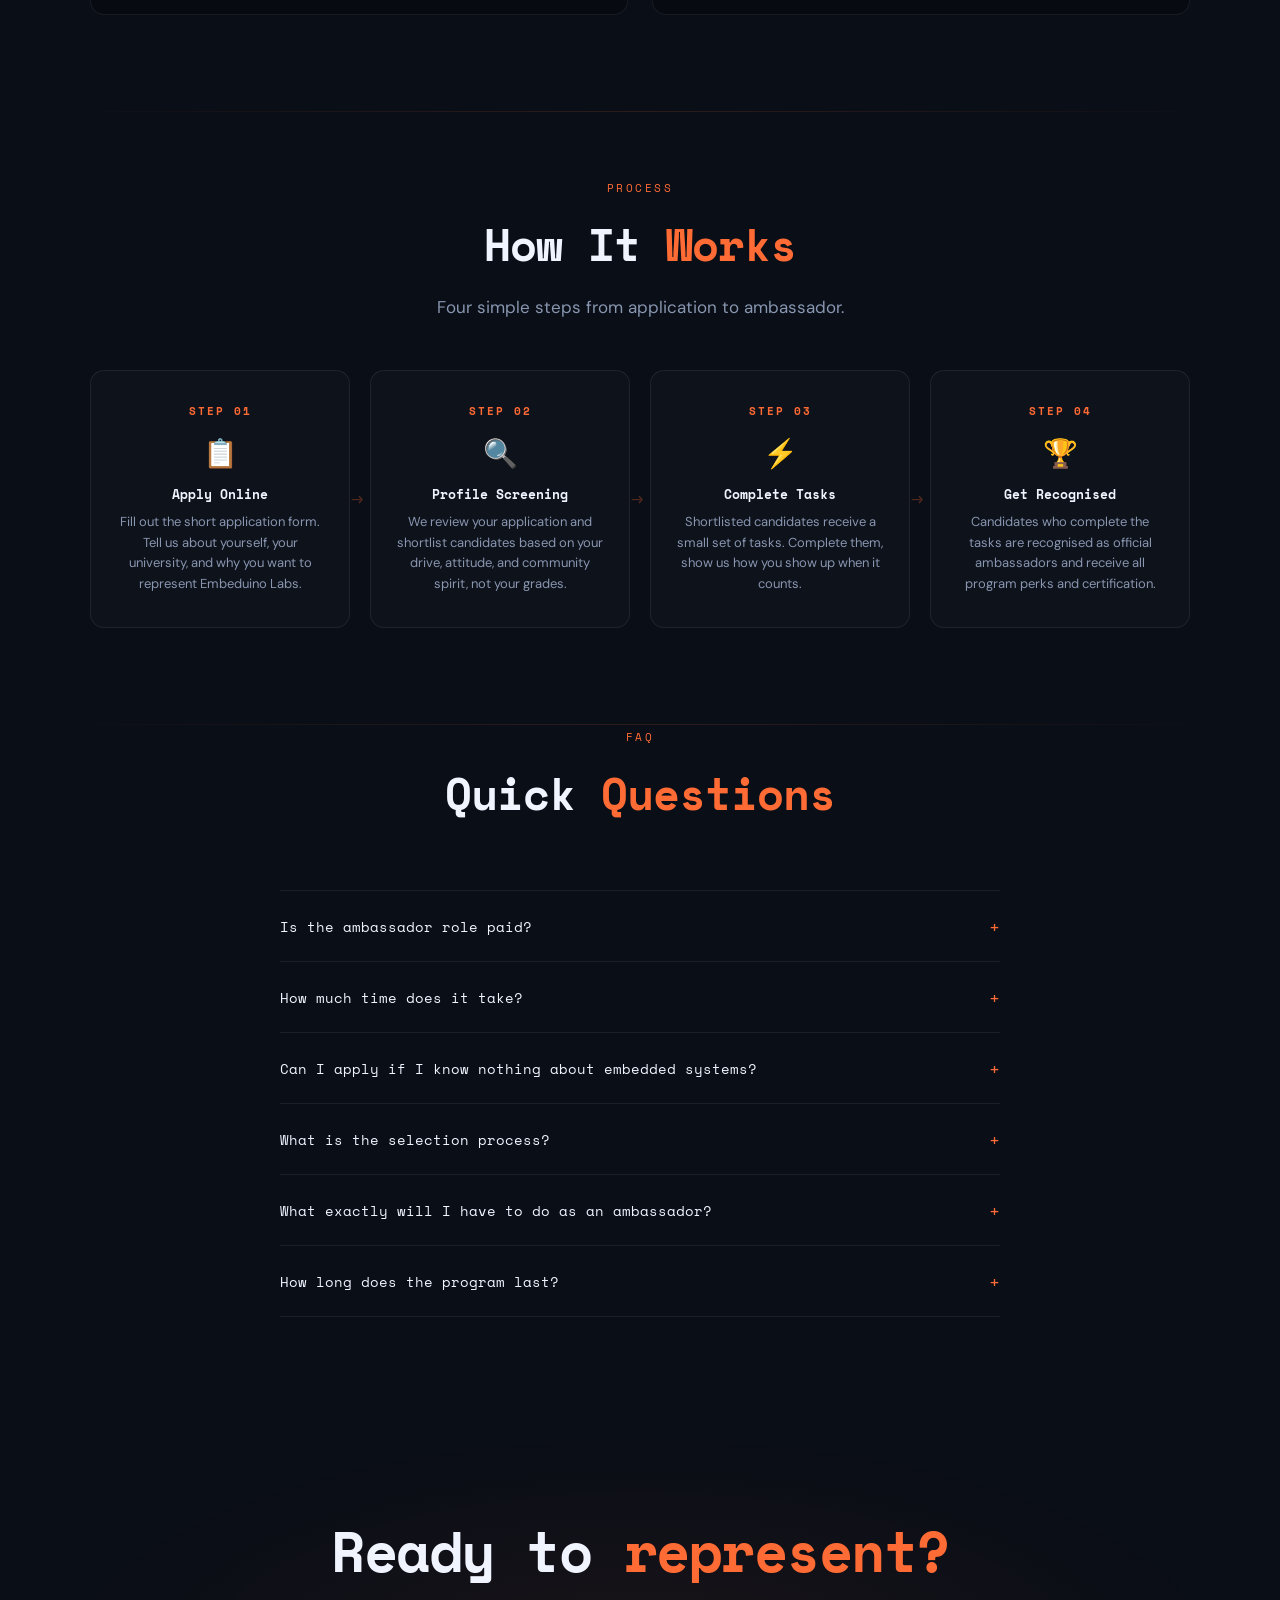
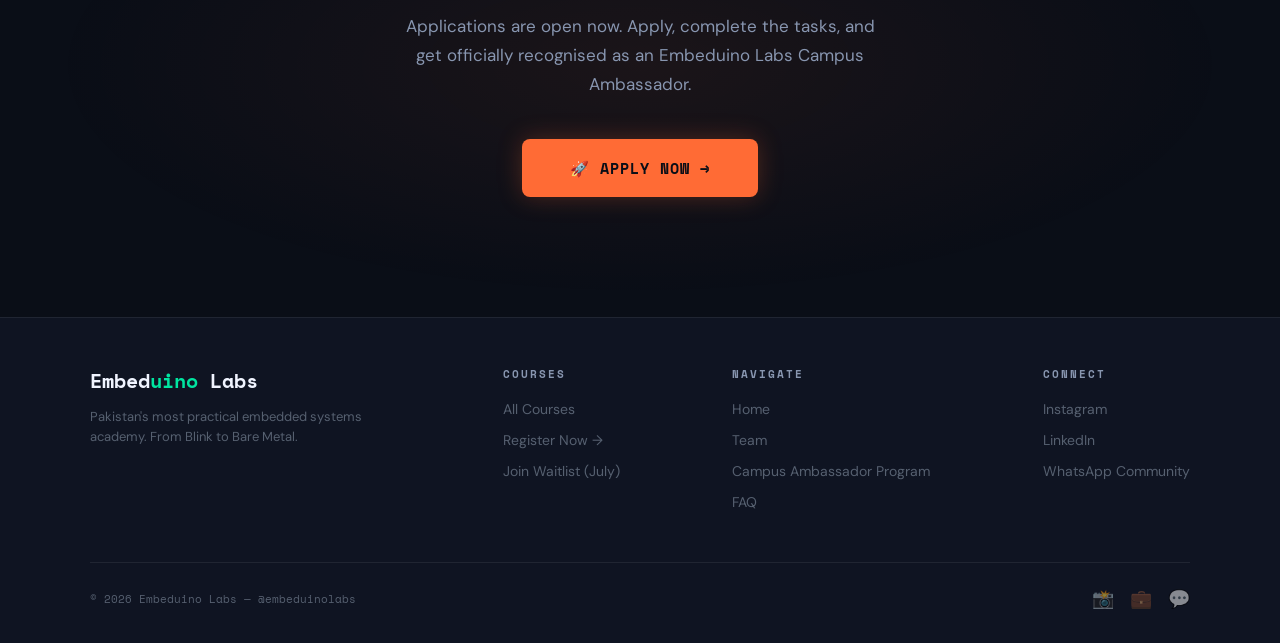
==== commit cdffa205: "Add files via upload" ====
--- a/ambassador.html
+++ b/ambassador.html
@@ -173,6 +173,7 @@
 <nav>
   <a href="index.html" class="nav-logo">Embed<span>uino</span> Labs</a>
   <ul class="nav-links">
+    <li><a href="index.html">HOME</a></li>
     <li><a href="courses.html">COURSES</a></li>
     <li><a href="team.html">TEAM</a></li>
     <li><a href="ambassador.html" class="active">CAMPUS AMBASSADOR</a></li>
@@ -180,7 +181,21 @@
     <li><a href="index.html#faq">FAQ</a></li>
   </ul>
   <a href="https://docs.google.com/forms/d/1Flcm8zHhwcUQbWOsdlLaiDBojNH8hl6wbdkQwR3EUpU/" target="_blank" class="nav-cta">REGISTER NOW →</a>
+<button id="hamburger" class="hamburger" aria-label="Menu">
+    <span></span><span></span><span></span>
+  </button>
 </nav>
+
+<!-- ─── MOBILE MENU ─── -->
+<div id="mobileMenu" class="mobile-menu">
+  <a href="courses.html">COURSES</a>
+  <a href="team.html">TEAM</a>
+  <a href="ambassador.html" class="active">AMBASSADOR</a>
+  <a href="contact.html">CONTACT</a>
+  <a href="faq.html">FAQ</a>
+  <a href="https://docs.google.com/forms/d/1Flcm8zHhwcUQbWOsdlLaiDBojNH8hl6wbdkQwR3EUpU/" target="_blank" class="mobile-cta">REGISTER NOW →</a>
+</div>
+
 
 <!-- ── HERO ── -->
 <section class="amb-hero">
@@ -454,6 +469,90 @@
 .faq-item.open .faq-icon{transform:rotate(45deg);}
 .faq-a{font-size:14px;color:var(--muted);line-height:1.7;max-height:0;overflow:hidden;transition:max-height 0.4s ease,padding 0.3s;}
 .faq-item.open .faq-a{max-height:300px;padding-bottom:22px;}
+
+/* ─── HAMBURGER MENU ─── */
+.hamburger {
+  display: none;
+  flex-direction: column;
+  justify-content: center;
+  gap: 5px;
+  width: 36px;
+  height: 36px;
+  background: none;
+  border: none;
+  cursor: none;
+  padding: 4px;
+  z-index: 200;
+  flex-shrink: 0;
+}
+.hamburger span {
+  display: block;
+  height: 2px;
+  background: var(--text);
+  border-radius: 2px;
+  transition: transform 0.3s ease, opacity 0.3s ease, width 0.3s ease;
+  transform-origin: center;
+}
+.hamburger.open span:nth-child(1) { transform: translateY(7px) rotate(45deg); }
+.hamburger.open span:nth-child(2) { opacity: 0; transform: scaleX(0); }
+.hamburger.open span:nth-child(3) { transform: translateY(-7px) rotate(-45deg); }
+
+.mobile-menu {
+  display: none;
+  position: fixed;
+  inset: 0;
+  top: 68px;
+  background: rgba(10,14,23,0.97);
+  backdrop-filter: blur(20px);
+  z-index: 99;
+  flex-direction: column;
+  align-items: center;
+  justify-content: center;
+  gap: 8px;
+  padding: 40px 24px;
+  border-top: 1px solid rgba(0,229,160,0.1);
+}
+.mobile-menu.open { display: flex; }
+.mobile-menu a {
+  font-family: var(--mono);
+  font-size: 20px;
+  font-weight: 700;
+  letter-spacing: 2px;
+  color: var(--muted);
+  text-decoration: none;
+  padding: 14px 32px;
+  border-radius: 8px;
+  width: 100%;
+  max-width: 320px;
+  text-align: center;
+  transition: color 0.2s, background 0.2s;
+}
+.mobile-menu a:hover,
+.mobile-menu a.active { color: var(--green); background: rgba(0,229,160,0.06); }
+.mobile-menu .mobile-cta {
+  margin-top: 16px;
+  font-family: var(--mono);
+  font-size: 14px;
+  font-weight: 700;
+  color: var(--bg);
+  background: var(--green);
+  padding: 16px 40px;
+  border-radius: 8px;
+  letter-spacing: 1px;
+  width: 100%;
+  max-width: 320px;
+  text-align: center;
+  text-decoration: none;
+  transition: background 0.2s;
+}
+.mobile-menu .mobile-cta:hover { background: var(--green2, #00c98a); color: var(--bg); }
+
+@media (max-width: 768px) {
+  .hamburger { display: flex; }
+  .nav-links  { display: none !important; }
+  .nav-cta    { display: none !important; }
+  nav { padding: 0 20px; }
+}
 </style>
 
 <script>
@@ -477,5 +576,33 @@
   });
 });
 </script>
+<script>
+/* ─── HAMBURGER JS ─── */
+(function() {
+  const btn  = document.getElementById('hamburger');
+  const menu = document.getElementById('mobileMenu');
+  if (!btn || !menu) return;
+  btn.addEventListener('click', function(e) {
+    e.stopPropagation();
+    const open = menu.classList.toggle('open');
+    btn.classList.toggle('open', open);
+    document.body.style.overflow = open ? 'hidden' : '';
+  });
+  menu.querySelectorAll('a').forEach(function(a) {
+    a.addEventListener('click', function() {
+      menu.classList.remove('open');
+      btn.classList.remove('open');
+      document.body.style.overflow = '';
+    });
+  });
+  document.addEventListener('click', function(e) {
+    if (menu.classList.contains('open') && !menu.contains(e.target) && e.target !== btn) {
+      menu.classList.remove('open');
+      btn.classList.remove('open');
+      document.body.style.overflow = '';
+    }
+  });
+})();
+</script>
 </body>
 </html>
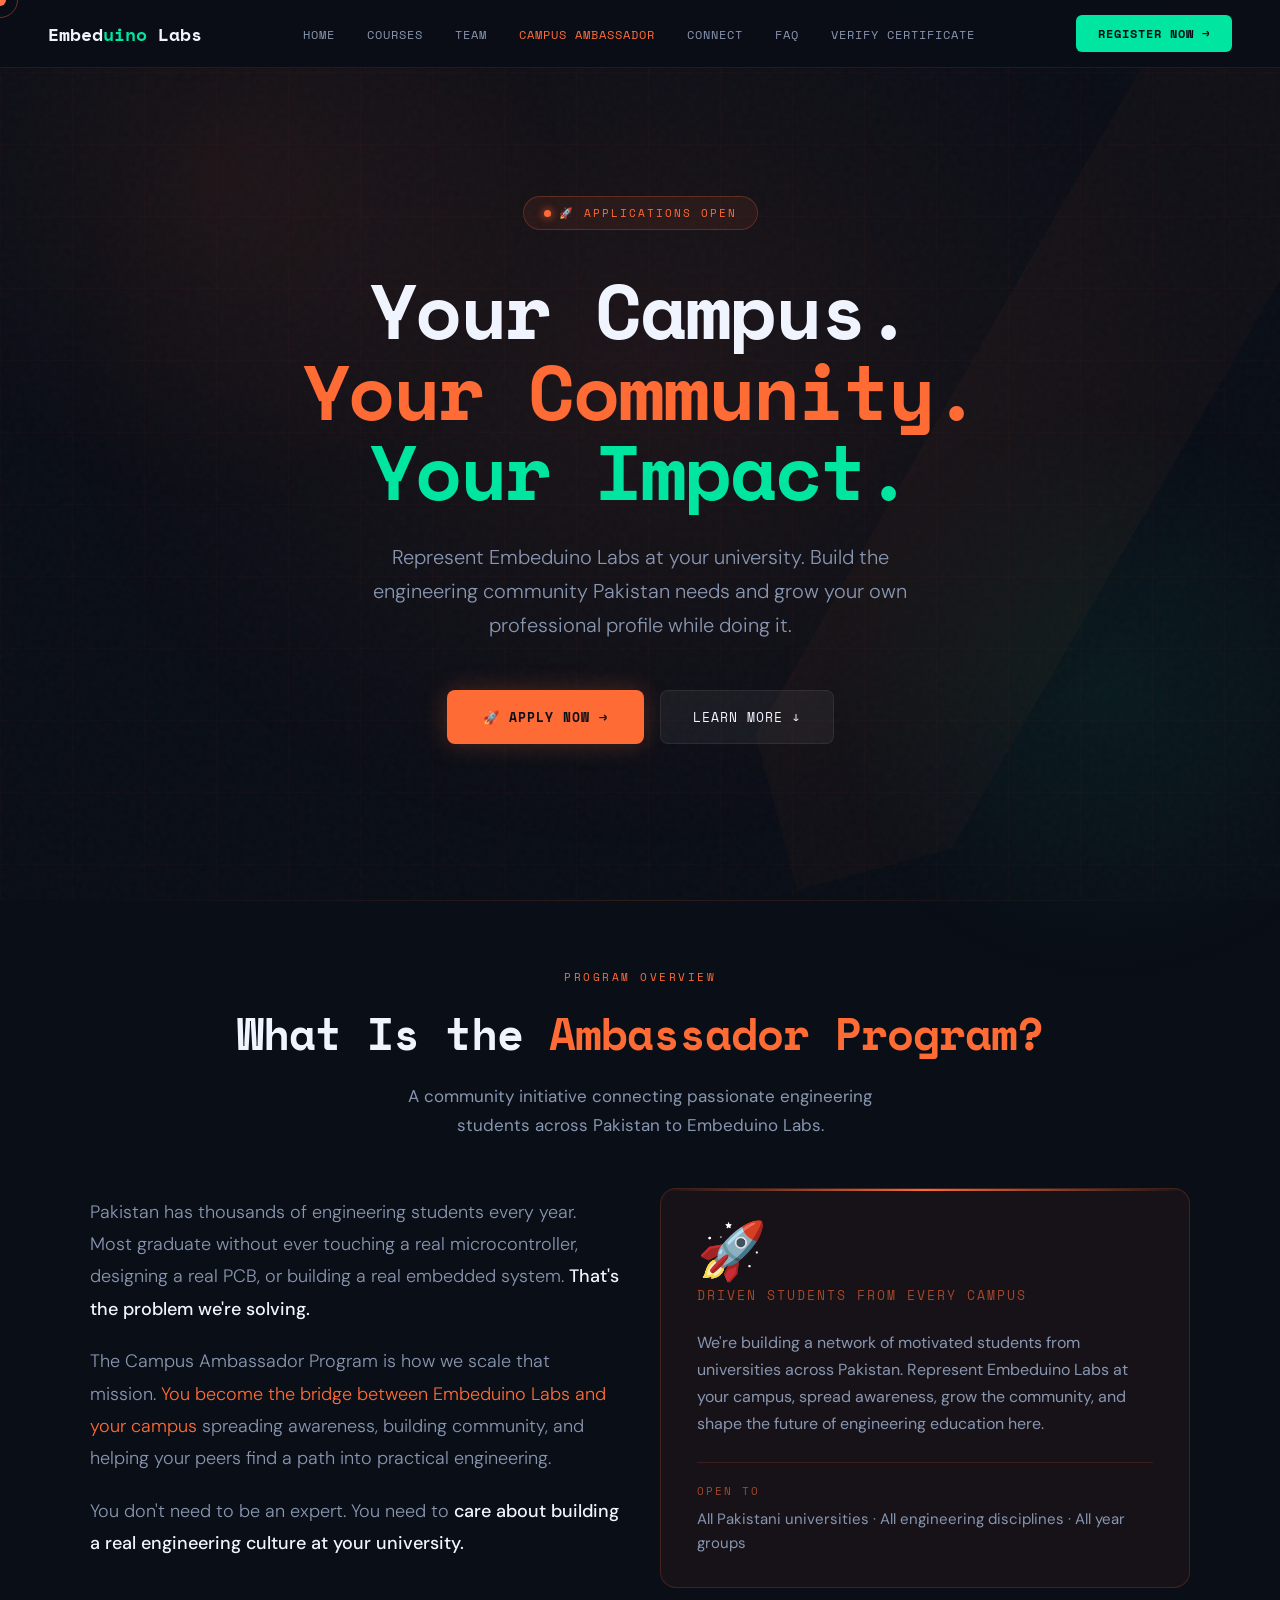
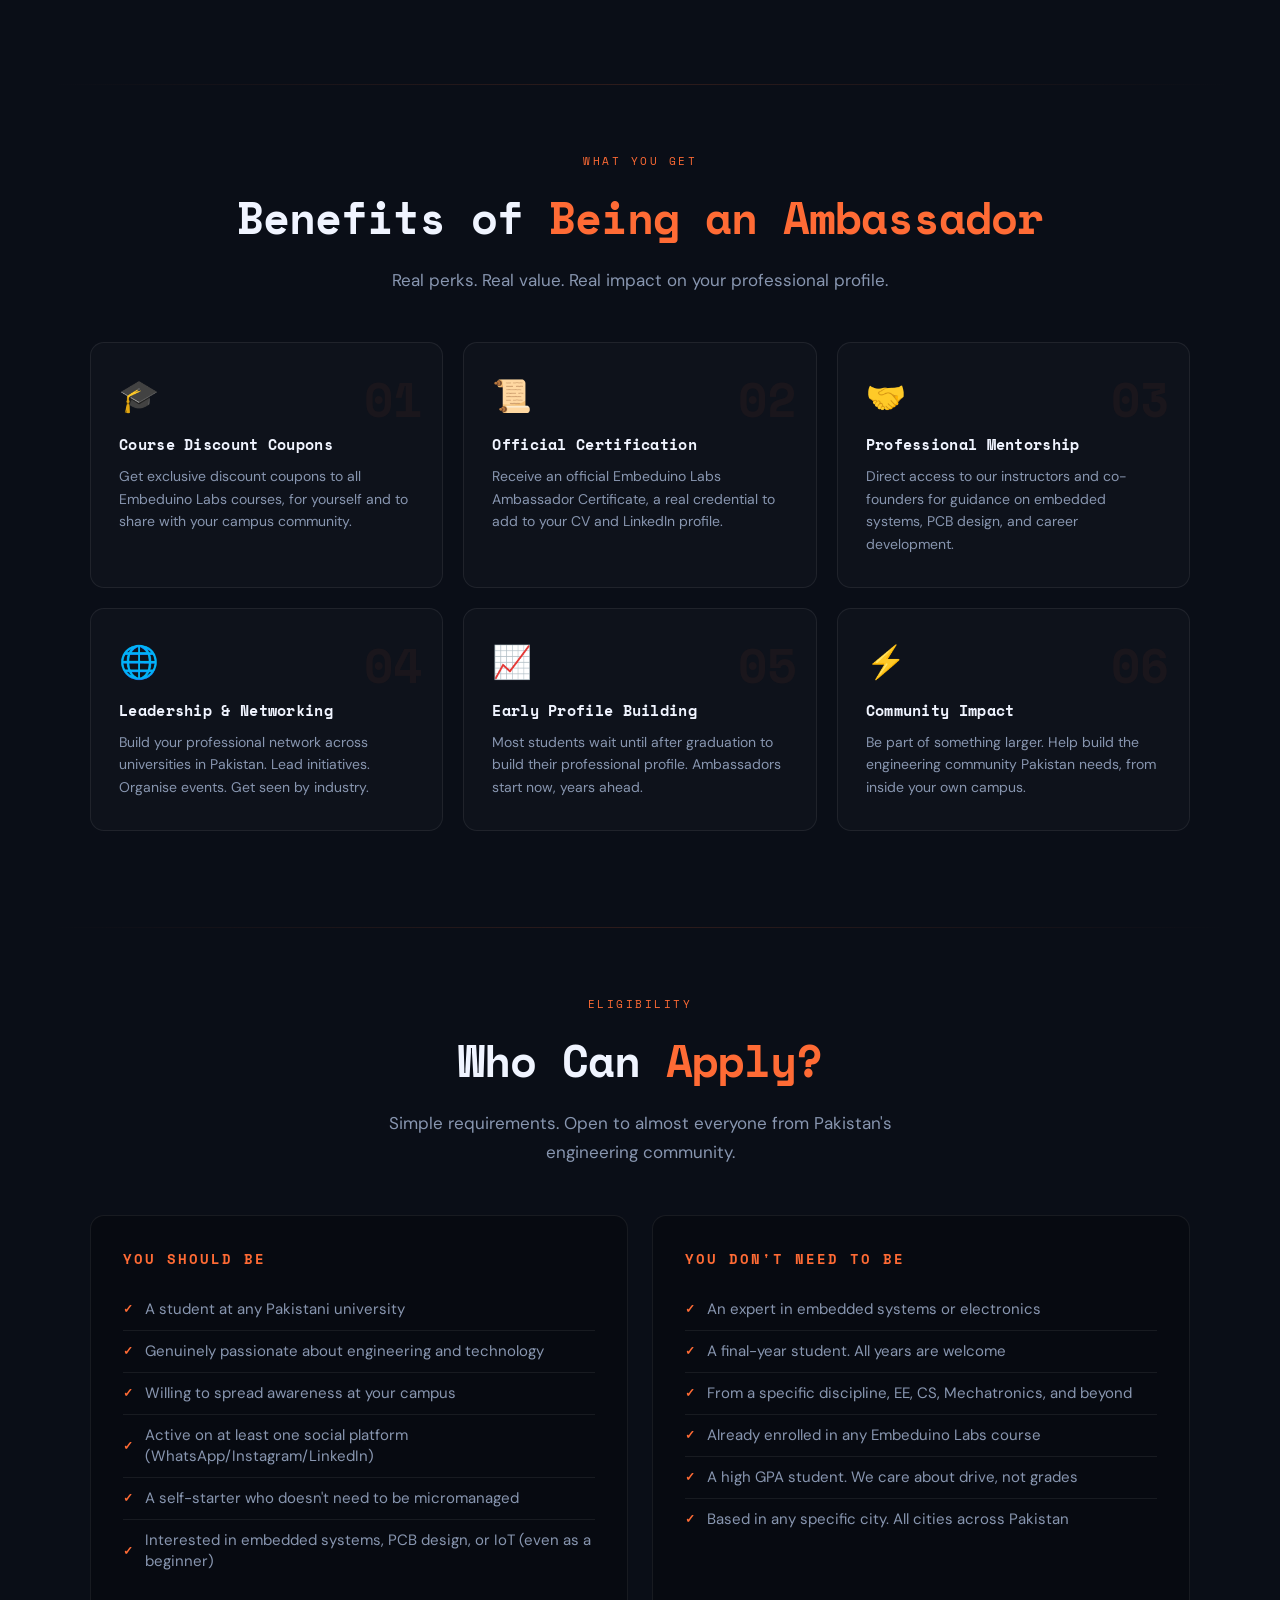
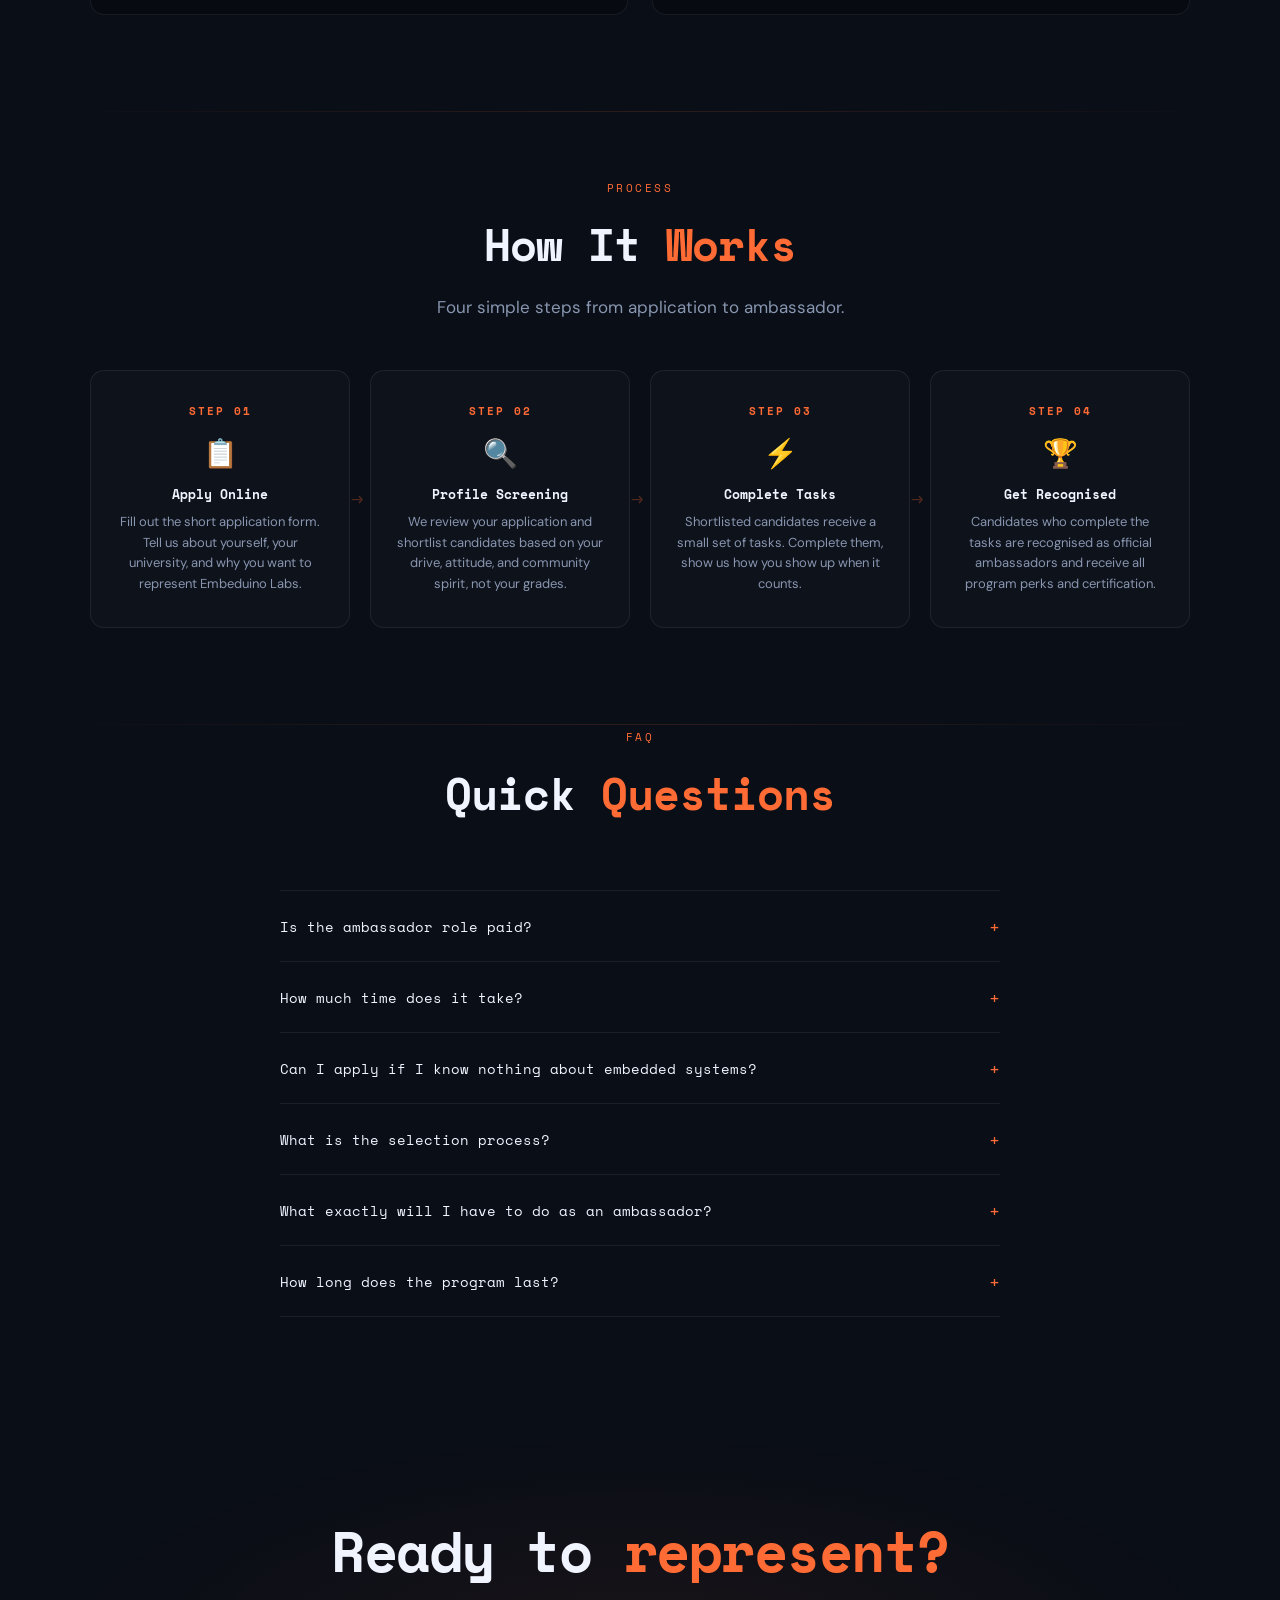
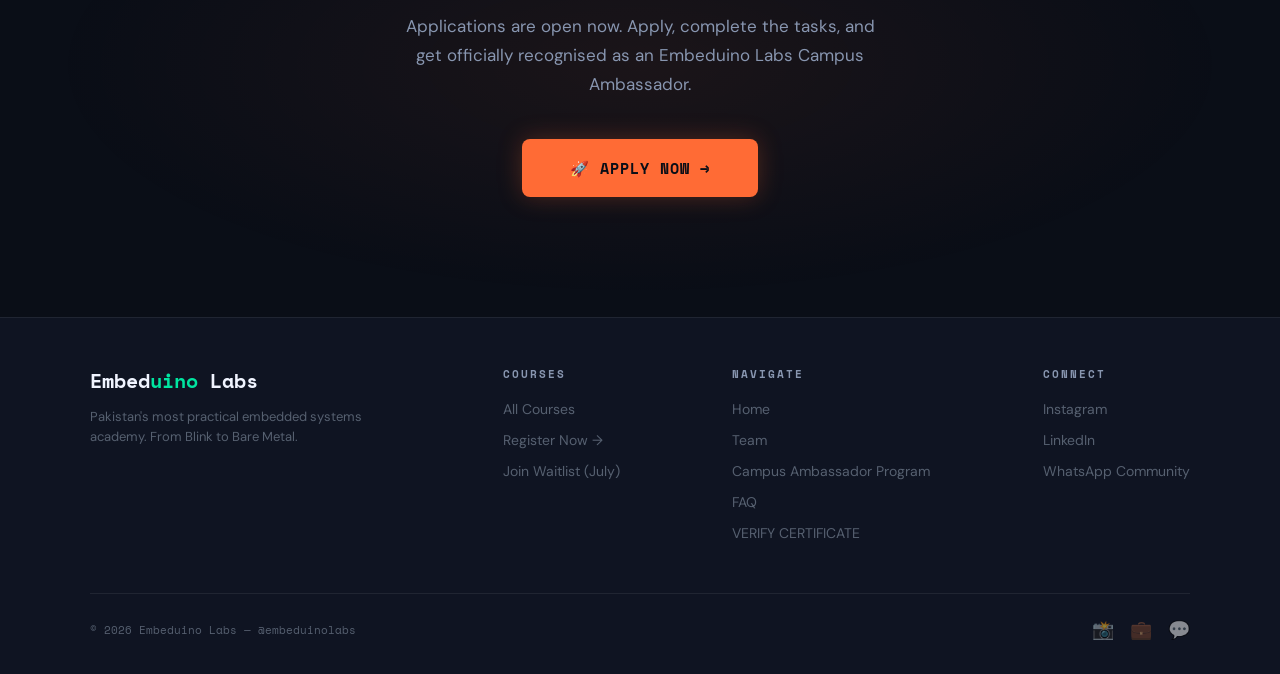
==== commit 084ef06e: "Add files via upload" ====
--- a/ambassador.html
+++ b/ambassador.html
@@ -178,7 +178,8 @@
     <li><a href="team.html">TEAM</a></li>
     <li><a href="ambassador.html" class="active">CAMPUS AMBASSADOR</a></li>
     <li><a href="index.html#connect">CONNECT</a></li>
-    <li><a href="index.html#faq">FAQ</a></li>
+    <li><a href="faq.html">FAQ</a></li>
+    <li><a href="verify.html">VERIFY CERTIFICATE</a></li>
   </ul>
   <a href="https://docs.google.com/forms/d/1Flcm8zHhwcUQbWOsdlLaiDBojNH8hl6wbdkQwR3EUpU/" target="_blank" class="nav-cta">REGISTER NOW →</a>
 <button id="hamburger" class="hamburger" aria-label="Menu">
@@ -193,6 +194,7 @@
   <a href="ambassador.html" class="active">AMBASSADOR</a>
   <a href="contact.html">CONTACT</a>
   <a href="faq.html">FAQ</a>
+  <a href="verify.html">VERIFY CERTIFICATE</a>
   <a href="https://docs.google.com/forms/d/1Flcm8zHhwcUQbWOsdlLaiDBojNH8hl6wbdkQwR3EUpU/" target="_blank" class="mobile-cta">REGISTER NOW →</a>
 </div>
 
@@ -438,7 +440,8 @@
           <li><a href="index.html">Home</a></li>
           <li><a href="team.html">Team</a></li>
           <li><a href="ambassador.html">Campus Ambassador Program</a></li>
-          <li><a href="index.html#faq">FAQ</a></li>
+          <li><a href="faq.html">FAQ</a></li>
+          <li><a href="verify.html">VERIFY CERTIFICATE</a></li>
         </ul>
       </div>
       <div class="footer-links">
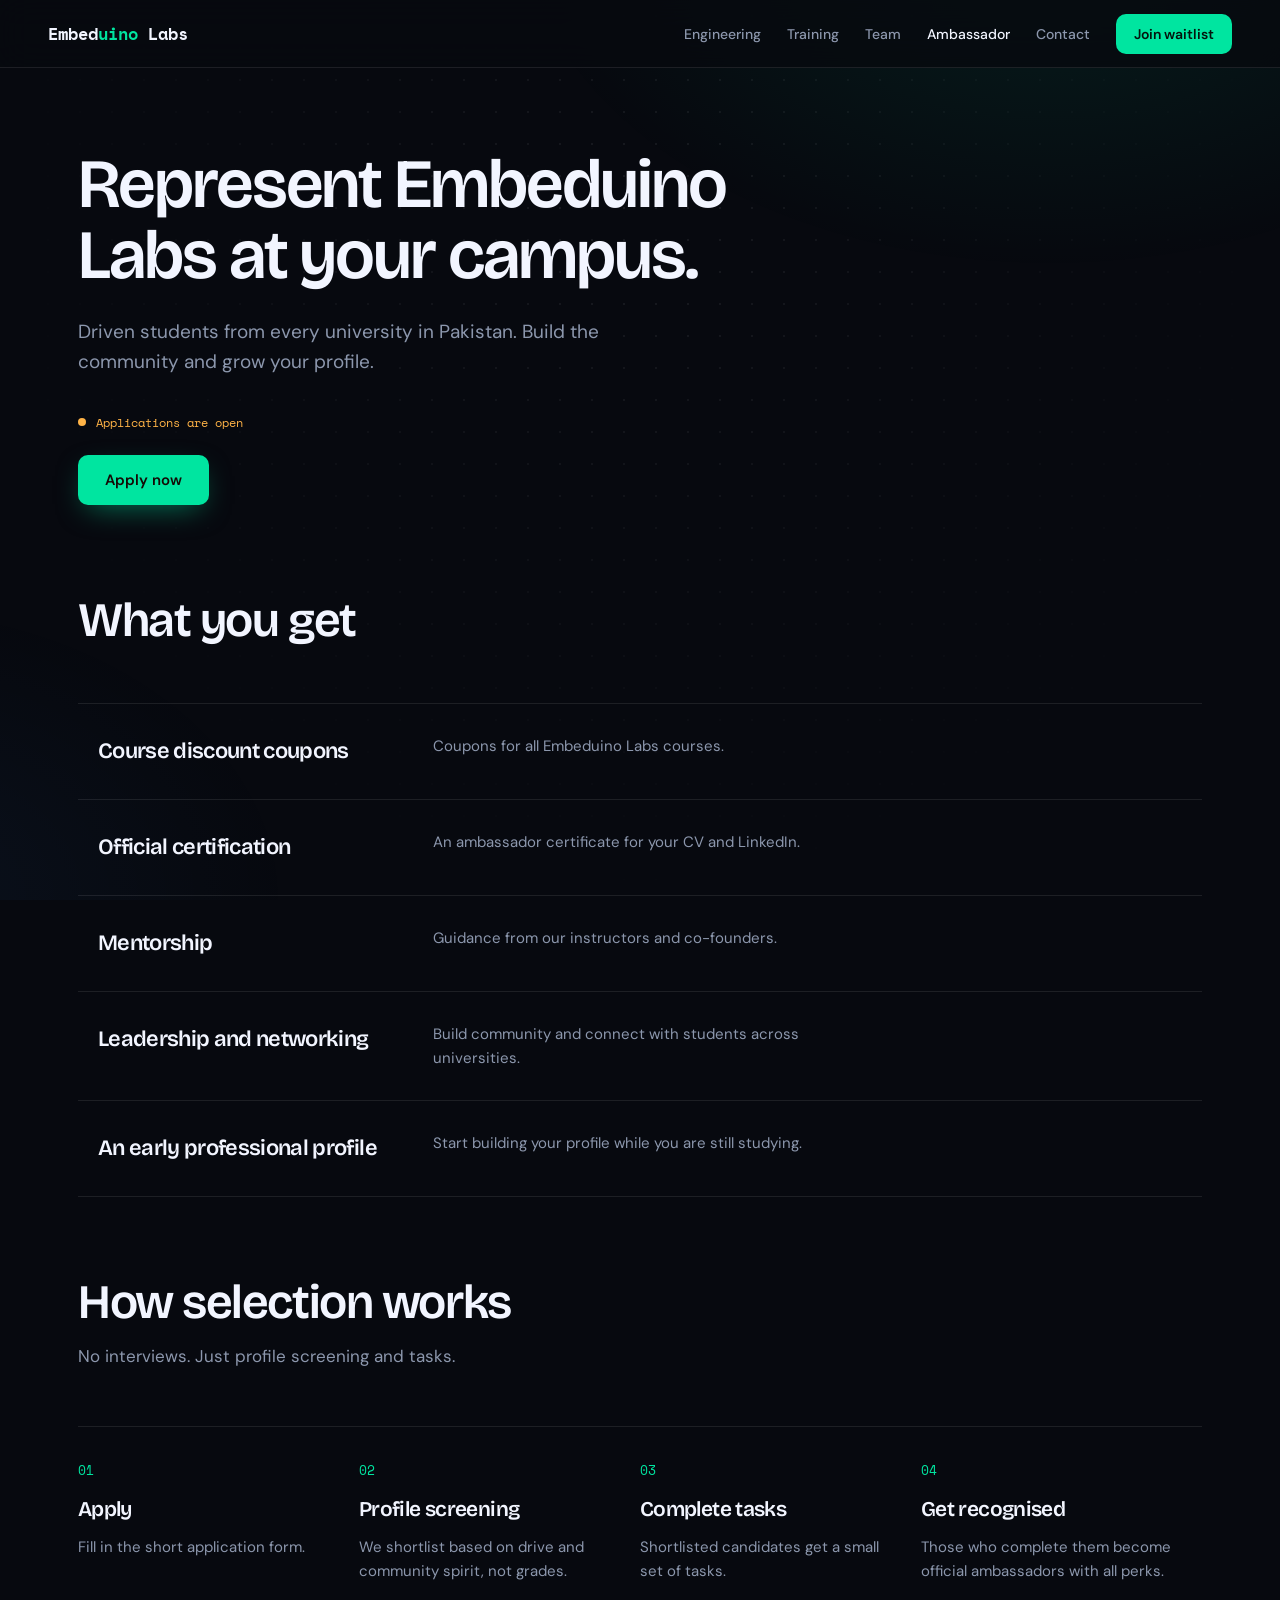
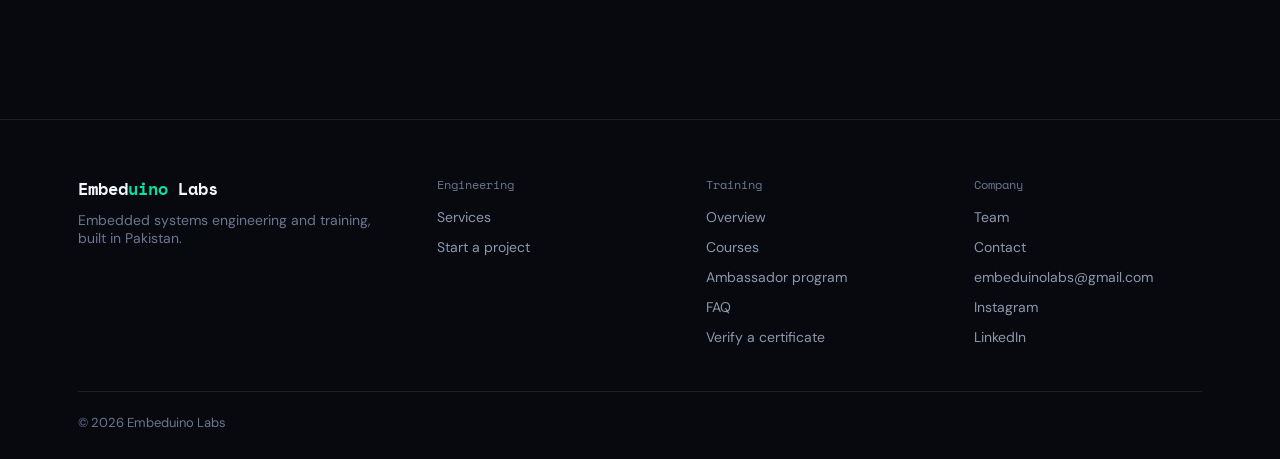
==== commit 69dcac39: "Add files via upload" ====
--- a/ambassador.html
+++ b/ambassador.html
@@ -1,611 +1 @@
-<!DOCTYPE html>
-<html lang="en">
-<head>
-<meta charset="UTF-8"/>
-<meta name="viewport" content="width=device-width, initial-scale=1.0"/>
-<title>Campus Ambassador Program - Embeduino Labs</title>
-<meta name="description" content="Represent Embeduino Labs at your university. Build community, earn perks, and grow your professional profile."/>
-<link rel="preconnect" href="https://fonts.googleapis.com"/>
-<link href="https://fonts.googleapis.com/css2?family=Space+Mono:ital,wght@0,400;0,700;1,400&family=DM+Sans:wght@300;400;500;600;700&display=swap" rel="stylesheet"/>
-<style>
-:root{
-  --bg:#0a0e17;--bg2:#0f1422;--bg3:#141929;
-  --green:#00e5a0;--green2:#00c98a;
-  --orange:#ff6b35;--blue:#4a9eff;--purple:#a78bfa;
-  --text:#f0f4ff;--muted:#8896b0;--dim:#566070;
-  --border:rgba(0,229,160,0.15);--border2:rgba(255,255,255,0.07);
-  --mono:'Space Mono',monospace;--sans:'DM Sans',sans-serif;
-}
-*,*::before,*::after{margin:0;padding:0;box-sizing:border-box;}
-html{scroll-behavior:smooth;}
-body{font-family:var(--sans);background:var(--bg);color:var(--text);overflow-x:hidden;cursor:none;}
-#cursor{position:fixed;width:12px;height:12px;background:var(--orange);border-radius:50%;pointer-events:none;z-index:9999;transform:translate(-50%,-50%);transition:transform 0.08s,opacity 0.2s;mix-blend-mode:screen;}
-#cursor-ring{position:fixed;width:36px;height:36px;border:1.5px solid rgba(255,107,53,0.4);border-radius:50%;pointer-events:none;z-index:9998;transform:translate(-50%,-50%);transition:transform 0.18s ease,width 0.2s,height 0.2s;}
-body::before{content:'';position:fixed;inset:0;background-image:url("data:image/svg+xml,%3Csvg viewBox='0 0 200 200' xmlns='http://www.w3.org/2000/svg'%3E%3Cfilter id='n'%3E%3CfeTurbulence type='fractalNoise' baseFrequency='0.75' numOctaves='4' stitchTiles='stitch'/%3E%3C/filter%3E%3Crect width='100%25' height='100%25' filter='url(%23n)' opacity='1'/%3E%3C/svg%3E");opacity:0.025;pointer-events:none;z-index:0;}
-.grid-bg{position:fixed;inset:0;background-image:linear-gradient(rgba(255,107,53,0.025) 1px,transparent 1px),linear-gradient(90deg,rgba(255,107,53,0.025) 1px,transparent 1px);background-size:72px 72px;pointer-events:none;z-index:0;}
-.glow-1{position:fixed;top:-20%;left:-10%;width:700px;height:700px;background:radial-gradient(circle,rgba(255,107,53,0.07) 0%,transparent 70%);pointer-events:none;z-index:0;}
-.glow-2{position:fixed;bottom:-10%;right:-10%;width:600px;height:600px;background:radial-gradient(circle,rgba(0,229,160,0.06) 0%,transparent 70%);pointer-events:none;z-index:0;}
-
-nav{position:fixed;top:0;left:0;right:0;z-index:100;display:flex;align-items:center;justify-content:space-between;padding:0 48px;height:68px;background:rgba(10,14,23,0.85);backdrop-filter:blur(16px);border-bottom:1px solid var(--border2);}
-.nav-logo{font-family:var(--mono);font-weight:700;font-size:18px;color:var(--text);text-decoration:none;}
-.nav-logo span{color:var(--green);}
-.nav-links{display:flex;gap:32px;list-style:none;}
-.nav-links a{font-family:var(--mono);font-size:12px;color:var(--muted);text-decoration:none;letter-spacing:1px;transition:color 0.2s;}
-.nav-links a:hover{color:var(--green);}
-.nav-links a.active{color:var(--orange);}
-.nav-cta{display:inline-flex;align-items:center;gap:8px;font-family:var(--mono);font-size:12px;font-weight:700;color:var(--bg);background:var(--green);padding:10px 22px;border-radius:6px;text-decoration:none;letter-spacing:1px;transition:background 0.2s,transform 0.15s;}
-.nav-cta:hover{background:var(--green2);transform:translateY(-1px);}
-
-section{position:relative;z-index:1;}
-.section-divider{height:1px;background:linear-gradient(90deg,transparent,rgba(255,107,53,0.15),transparent);margin:0 48px;}
-
-@keyframes fadeUp{from{opacity:0;transform:translateY(24px);}to{opacity:1;transform:translateY(0);}}
-.reveal{opacity:0;transform:translateY(30px);transition:opacity 0.7s ease,transform 0.7s ease;}
-.reveal.visible{opacity:1;transform:translateY(0);}
-
-/* ── HERO ── */
-.amb-hero{min-height:100vh;display:flex;flex-direction:column;align-items:center;justify-content:center;padding:120px 24px 80px;text-align:center;position:relative;}
-.amb-hero::before{content:'';position:absolute;inset:0;background:radial-gradient(ellipse at 50% 40%,rgba(255,107,53,0.08) 0%,transparent 65%);pointer-events:none;}
-
-.hero-badge{display:inline-flex;align-items:center;gap:8px;font-family:var(--mono);font-size:11px;color:var(--orange);letter-spacing:2px;background:rgba(255,107,53,0.08);border:1px solid rgba(255,107,53,0.25);padding:8px 20px;border-radius:20px;margin-bottom:40px;opacity:0;animation:fadeUp 0.6s 0.2s forwards;}
-.hero-badge::before{content:'';width:7px;height:7px;border-radius:50%;background:var(--orange);box-shadow:0 0 8px var(--orange);animation:pulse 2s infinite;}
-@keyframes pulse{0%,100%{opacity:1;transform:scale(1);}50%{opacity:0.5;transform:scale(0.8);}}
-
-.amb-hero h1{font-family:var(--mono);font-weight:700;font-size:clamp(38px,6vw,80px);line-height:1.05;letter-spacing:-2px;margin-bottom:28px;opacity:0;animation:fadeUp 0.7s 0.4s forwards;}
-.amb-hero h1 .accent-orange{color:var(--orange);}
-.amb-hero h1 .accent-green{color:var(--green);}
-
-.amb-hero .sub{font-size:clamp(16px,2vw,20px);color:var(--muted);max-width:560px;line-height:1.7;margin-bottom:48px;font-weight:300;opacity:0;animation:fadeUp 0.7s 0.6s forwards;}
-
-.btn-orange{display:inline-flex;align-items:center;gap:10px;font-family:var(--mono);font-size:13px;font-weight:700;color:var(--bg);background:var(--orange);padding:16px 36px;border-radius:8px;text-decoration:none;letter-spacing:1px;transition:background 0.2s,transform 0.15s,box-shadow 0.2s;box-shadow:0 0 24px rgba(255,107,53,0.25);}
-.btn-orange:hover{background:#ff8555;transform:translateY(-2px);box-shadow:0 0 40px rgba(255,107,53,0.4);}
-.btn-outline{display:inline-flex;align-items:center;gap:10px;font-family:var(--mono);font-size:13px;color:var(--text);background:rgba(255,255,255,0.05);border:1px solid var(--border2);padding:16px 32px;border-radius:8px;text-decoration:none;letter-spacing:1px;transition:background 0.2s,border-color 0.2s,transform 0.15s;}
-.btn-outline:hover{background:rgba(255,255,255,0.09);border-color:rgba(255,107,53,0.3);transform:translateY(-2px);}
-
-.hero-actions{display:flex;gap:16px;flex-wrap:wrap;justify-content:center;opacity:0;animation:fadeUp 0.7s 0.8s forwards;}
-
-/* diagonal accent */
-.diag-accent{position:absolute;inset:0;overflow:hidden;pointer-events:none;z-index:0;}
-.diag-accent::before{content:'';position:absolute;top:0;right:-200px;width:800px;height:800px;background:linear-gradient(135deg,transparent 40%,rgba(255,107,53,0.03) 40%,rgba(255,107,53,0.03) 60%,transparent 60%);transform:rotate(-15deg);transform-origin:center;}
-
-/* ── WHAT IS IT ── */
-.what-section{padding:0 24px 96px;}
-.what-inner{max-width:1100px;margin:0 auto;}
-.section-header{text-align:center;padding:64px 24px 48px;}
-.section-tag{display:inline-block;font-family:var(--mono);font-size:11px;letter-spacing:2.5px;color:var(--orange);margin-bottom:16px;}
-.section-header h2{font-family:var(--mono);font-weight:700;font-size:clamp(26px,4vw,44px);letter-spacing:-1px;margin-bottom:16px;}
-.section-header h2 .accent{color:var(--orange);}
-.section-header p{font-size:17px;color:var(--muted);max-width:520px;margin:0 auto;line-height:1.7;}
-
-.what-grid{display:grid;grid-template-columns:1fr 1fr;gap:40px;align-items:center;}
-.what-text p{font-size:18px;color:var(--muted);line-height:1.8;margin-bottom:20px;font-weight:300;}
-.what-text p strong{color:var(--text);font-weight:500;}
-.what-text p .hl{color:var(--orange);}
-
-.what-callout{background:rgba(255,107,53,0.05);border:1px solid rgba(255,107,53,0.2);border-radius:16px;padding:32px 36px;position:relative;overflow:hidden;}
-.what-callout::before{content:'';position:absolute;top:0;left:0;right:0;height:2px;background:linear-gradient(90deg,transparent,var(--orange),transparent);}
-.what-callout .big-word{font-family:var(--mono);font-weight:700;font-size:56px;color:var(--orange);line-height:1;margin-bottom:8px;}
-.what-callout .big-label{font-family:var(--mono);font-size:13px;letter-spacing:2px;color:rgba(255,107,53,0.6);margin-bottom:24px;}
-.what-callout p{font-size:16px;color:var(--muted);line-height:1.7;}
-
-/* ── BENEFITS ── */
-.benefits-section{padding:0 24px 96px;}
-.benefits-inner{max-width:1100px;margin:0 auto;}
-.benefits-grid{display:grid;grid-template-columns:repeat(3,1fr);gap:20px;}
-.benefit-card{background:rgba(255,255,255,0.02);border:1px solid var(--border2);border-radius:14px;padding:32px 28px;position:relative;overflow:hidden;transition:border-color 0.2s,background 0.2s,transform 0.2s;}
-.benefit-card:hover{border-color:rgba(255,107,53,0.25);background:rgba(255,107,53,0.03);transform:translateY(-4px);}
-.benefit-card::before{content:'';position:absolute;top:0;left:0;right:0;height:2px;background:linear-gradient(90deg,transparent,var(--orange),transparent);opacity:0;transition:opacity 0.2s;}
-.benefit-card:hover::before{opacity:1;}
-.benefit-icon{font-size:32px;margin-bottom:16px;display:block;}
-.benefit-card h3{font-family:var(--mono);font-weight:700;font-size:15px;color:var(--text);margin-bottom:10px;letter-spacing:0.3px;}
-.benefit-card p{font-size:14px;color:var(--muted);line-height:1.6;}
-.benefit-num{position:absolute;right:20px;top:20px;font-family:var(--mono);font-weight:700;font-size:48px;color:rgba(255,107,53,0.05);}
-
-/* ── WHO CAN APPLY ── */
-.who-section{padding:0 24px 96px;}
-.who-inner{max-width:1100px;margin:0 auto;}
-.who-grid{display:grid;grid-template-columns:1fr 1fr;gap:24px;}
-.who-card{background:rgba(0,0,0,0.25);border:1px solid var(--border2);border-radius:14px;padding:32px 32px;}
-.who-card h3{font-family:var(--mono);font-weight:700;font-size:14px;letter-spacing:2px;margin-bottom:20px;color:var(--orange);}
-.who-list{list-style:none;}
-.who-list li{font-size:15px;color:var(--muted);padding:10px 0;border-bottom:1px solid var(--border2);display:flex;align-items:center;gap:12px;line-height:1.4;}
-.who-list li::before{content:'✓';color:var(--orange);font-family:var(--mono);font-weight:700;font-size:12px;flex-shrink:0;}
-.who-list li:last-child{border-bottom:none;}
-
-/* ── HOW IT WORKS ── */
-.how-section{padding:0 24px 96px;}
-.how-inner{max-width:1100px;margin:0 auto;}
-.how-steps{display:grid;grid-template-columns:repeat(4,1fr);gap:20px;}
-.how-step{background:rgba(255,255,255,0.02);border:1px solid var(--border2);border-radius:14px;padding:32px 24px;position:relative;text-align:center;}
-.how-step::after{content:'→';position:absolute;right:-14px;top:50%;transform:translateY(-50%);font-size:20px;color:rgba(255,107,53,0.3);font-family:var(--mono);}
-.how-step:last-child::after{display:none;}
-.step-num{font-family:var(--mono);font-weight:700;font-size:11px;letter-spacing:2px;color:var(--orange);margin-bottom:16px;display:block;}
-.step-icon{font-size:28px;margin-bottom:12px;display:block;}
-.how-step h3{font-family:var(--mono);font-weight:700;font-size:13px;color:var(--text);margin-bottom:8px;}
-.how-step p{font-size:13px;color:var(--muted);line-height:1.6;}
-
-/* ── FINAL CTA ── */
-.amb-cta{padding:96px 24px 120px;text-align:center;position:relative;}
-.amb-cta::before{content:'';position:absolute;inset:0;background:radial-gradient(ellipse at 50% 50%,rgba(255,107,53,0.07) 0%,transparent 65%);pointer-events:none;}
-.amb-cta h2{font-family:var(--mono);font-weight:700;font-size:clamp(32px,5vw,56px);letter-spacing:-1.5px;margin-bottom:20px;}
-.amb-cta h2 .accent{color:var(--orange);}
-.amb-cta p{font-size:17px;color:var(--muted);max-width:480px;margin:0 auto 40px;line-height:1.7;}
-
-/* ── FOOTER ── */
-footer{background:var(--bg2);border-top:1px solid var(--border2);padding:48px 48px 32px;position:relative;z-index:1;}
-.footer-inner{max-width:1100px;margin:0 auto;}
-.footer-top{display:flex;justify-content:space-between;align-items:flex-start;gap:32px;margin-bottom:40px;flex-wrap:wrap;}
-.footer-brand{max-width:300px;}
-.footer-logo{font-family:var(--mono);font-weight:700;font-size:20px;margin-bottom:12px;display:block;}
-.footer-logo span{color:var(--green);}
-.footer-tagline{font-size:13px;color:var(--dim);line-height:1.6;}
-.footer-links h4{font-family:var(--mono);font-size:11px;letter-spacing:2px;color:var(--muted);margin-bottom:16px;}
-.footer-links ul{list-style:none;}
-.footer-links li{margin-bottom:10px;}
-.footer-links a{font-size:14px;color:var(--dim);text-decoration:none;transition:color 0.2s;}
-.footer-links a:hover{color:var(--green);}
-.footer-bottom{display:flex;justify-content:space-between;align-items:center;padding-top:24px;border-top:1px solid var(--border2);flex-wrap:wrap;gap:12px;}
-.footer-copy{font-family:var(--mono);font-size:11px;color:var(--dim);}
-.footer-social{display:flex;gap:16px;}
-.footer-social a{font-size:18px;text-decoration:none;opacity:0.5;transition:opacity 0.2s;}
-.footer-social a:hover{opacity:1;}
-
-@media(max-width:768px){
-  nav{padding:0 20px;}
-  .nav-links{display:none;}
-  .what-grid{grid-template-columns:1fr;}
-  .benefits-grid{grid-template-columns:1fr;}
-  .who-grid{grid-template-columns:1fr;}
-  .how-steps{grid-template-columns:1fr 1fr;}
-  .how-step::after{display:none;}
-  footer{padding:40px 24px 28px;}
-  .footer-top{flex-direction:column;}
-}
-</style>
-</head>
-<body>
-<div id="cursor"></div>
-<div id="cursor-ring"></div>
-<div class="grid-bg"></div>
-<div class="glow-1"></div>
-<div class="glow-2"></div>
-
-<nav>
-  <a href="index.html" class="nav-logo">Embed<span>uino</span> Labs</a>
-  <ul class="nav-links">
-    <li><a href="index.html">HOME</a></li>
-    <li><a href="courses.html">COURSES</a></li>
-    <li><a href="team.html">TEAM</a></li>
-    <li><a href="ambassador.html" class="active">CAMPUS AMBASSADOR</a></li>
-    <li><a href="index.html#connect">CONNECT</a></li>
-    <li><a href="faq.html">FAQ</a></li>
-    <li><a href="verify.html">VERIFY CERTIFICATE</a></li>
-  </ul>
-  <a href="https://docs.google.com/forms/d/1Flcm8zHhwcUQbWOsdlLaiDBojNH8hl6wbdkQwR3EUpU/" target="_blank" class="nav-cta">REGISTER NOW →</a>
-<button id="hamburger" class="hamburger" aria-label="Menu">
-    <span></span><span></span><span></span>
-  </button>
-</nav>
-
-<!-- ─── MOBILE MENU ─── -->
-<div id="mobileMenu" class="mobile-menu">
-  <a href="courses.html">COURSES</a>
-  <a href="team.html">TEAM</a>
-  <a href="ambassador.html" class="active">AMBASSADOR</a>
-  <a href="contact.html">CONTACT</a>
-  <a href="faq.html">FAQ</a>
-  <a href="verify.html">VERIFY CERTIFICATE</a>
-  <a href="https://docs.google.com/forms/d/1Flcm8zHhwcUQbWOsdlLaiDBojNH8hl6wbdkQwR3EUpU/" target="_blank" class="mobile-cta">REGISTER NOW →</a>
-</div>
-
-
-<!-- ── HERO ── -->
-<section class="amb-hero">
-  <div class="diag-accent"></div>
-  <div class="hero-badge">🚀 APPLICATIONS OPEN</div>
-  <h1>Your Campus.<br/><span class="accent-orange">Your Community.</span><br/><span class="accent-green">Your Impact.</span></h1>
-  <p class="sub">Represent Embeduino Labs at your university. Build the engineering community Pakistan needs and grow your own professional profile while doing it.</p>
-  <div class="hero-actions">
-    <a href="https://docs.google.com/forms/d/1dGoFIoc6D6GnOCrVKgK1EHheiPkcqqGfY4cH4ZOe-p8/" target="_blank" class="btn-orange">🚀 APPLY NOW →</a>
-    <a href="#what" class="btn-outline">LEARN MORE ↓</a>
-  </div>
-</section>
-
-<div class="section-divider"></div>
-
-<!-- ── WHAT IS IT ── -->
-<section class="what-section" id="what">
-  <div class="what-inner">
-    <div class="section-header reveal">
-      <div class="section-tag">PROGRAM OVERVIEW</div>
-      <h2>What Is the <span class="accent">Ambassador Program?</span></h2>
-      <p>A community initiative connecting passionate engineering students across Pakistan to Embeduino Labs.</p>
-    </div>
-
-    <div class="what-grid reveal">
-      <div class="what-text">
-        <p>Pakistan has thousands of engineering students every year. Most graduate without ever touching a real microcontroller, designing a real PCB, or building a real embedded system. <strong>That's the problem we're solving.</strong></p>
-        <p>The Campus Ambassador Program is how we scale that mission. <span class="hl">You become the bridge between Embeduino Labs and your campus</span> spreading awareness, building community, and helping your peers find a path into practical engineering.</p>
-        <p>You don't need to be an expert. You need to <strong>care about building a real engineering culture at your university.</strong></p>
-      </div>
-      <div class="what-callout">
-        <div class="big-word">🚀</div>
-        <div class="big-label">DRIVEN STUDENTS FROM EVERY CAMPUS</div>
-        <p>We're building a network of motivated students from universities across Pakistan. Represent Embeduino Labs at your campus, spread awareness, grow the community, and shape the future of engineering education here.</p>
-        <div style="margin-top:24px;padding-top:20px;border-top:1px solid rgba(255,107,53,0.15);">
-          <div style="font-family:var(--mono);font-size:11px;letter-spacing:2px;color:rgba(255,107,53,0.6);margin-bottom:8px;">OPEN TO</div>
-          <div style="font-size:15px;color:var(--muted);line-height:1.6;">All Pakistani universities · All engineering disciplines · All year groups</div>
-        </div>
-      </div>
-    </div>
-  </div>
-</section>
-
-<div class="section-divider"></div>
-
-<!-- ── BENEFITS ── -->
-<section class="benefits-section" id="benefits">
-  <div class="benefits-inner">
-    <div class="section-header reveal">
-      <div class="section-tag">WHAT YOU GET</div>
-      <h2>Benefits of <span class="accent">Being an Ambassador</span></h2>
-      <p>Real perks. Real value. Real impact on your professional profile.</p>
-    </div>
-
-    <div class="benefits-grid">
-      <div class="benefit-card reveal">
-        <div class="benefit-num">01</div>
-        <span class="benefit-icon">🎓</span>
-        <h3>Course Discount Coupons</h3>
-        <p>Get exclusive discount coupons to all Embeduino Labs courses, for yourself and to share with your campus community.</p>
-      </div>
-      <div class="benefit-card reveal" style="transition-delay:0.05s;">
-        <div class="benefit-num">02</div>
-        <span class="benefit-icon">📜</span>
-        <h3>Official Certification</h3>
-        <p>Receive an official Embeduino Labs Ambassador Certificate, a real credential to add to your CV and LinkedIn profile.</p>
-      </div>
-      <div class="benefit-card reveal" style="transition-delay:0.1s;">
-        <div class="benefit-num">03</div>
-        <span class="benefit-icon">🤝</span>
-        <h3>Professional Mentorship</h3>
-        <p>Direct access to our instructors and co-founders for guidance on embedded systems, PCB design, and career development.</p>
-      </div>
-      <div class="benefit-card reveal" style="transition-delay:0.15s;">
-        <div class="benefit-num">04</div>
-        <span class="benefit-icon">🌐</span>
-        <h3>Leadership &amp; Networking</h3>
-        <p>Build your professional network across universities in Pakistan. Lead initiatives. Organise events. Get seen by industry.</p>
-      </div>
-      <div class="benefit-card reveal" style="transition-delay:0.2s;">
-        <div class="benefit-num">05</div>
-        <span class="benefit-icon">📈</span>
-        <h3>Early Profile Building</h3>
-        <p>Most students wait until after graduation to build their professional profile. Ambassadors start now, years ahead.</p>
-      </div>
-      <div class="benefit-card reveal" style="transition-delay:0.25s;">
-        <div class="benefit-num">06</div>
-        <span class="benefit-icon">⚡</span>
-        <h3>Community Impact</h3>
-        <p>Be part of something larger. Help build the engineering community Pakistan needs, from inside your own campus.</p>
-      </div>
-    </div>
-  </div>
-</section>
-
-<div class="section-divider"></div>
-
-<!-- ── WHO CAN APPLY ── -->
-<section class="who-section" id="eligibility">
-  <div class="who-inner">
-    <div class="section-header reveal">
-      <div class="section-tag">ELIGIBILITY</div>
-      <h2>Who Can <span class="accent">Apply?</span></h2>
-      <p>Simple requirements. Open to almost everyone from Pakistan's engineering community.</p>
-    </div>
-
-    <div class="who-grid reveal">
-      <div class="who-card">
-        <h3>YOU SHOULD BE</h3>
-        <ul class="who-list">
-          <li>A student at any Pakistani university</li>
-          <li>Genuinely passionate about engineering and technology</li>
-          <li>Willing to spread awareness at your campus</li>
-          <li>Active on at least one social platform (WhatsApp/Instagram/LinkedIn)</li>
-          <li>A self-starter who doesn't need to be micromanaged</li>
-          <li>Interested in embedded systems, PCB design, or IoT (even as a beginner)</li>
-        </ul>
-      </div>
-      <div class="who-card">
-        <h3>YOU DON'T NEED TO BE</h3>
-        <ul class="who-list">
-          <li>An expert in embedded systems or electronics</li>
-          <li>A final-year student. All years are welcome</li>
-          <li>From a specific discipline, EE, CS, Mechatronics, and beyond</li>
-          <li>Already enrolled in any Embeduino Labs course</li>
-          <li>A high GPA student. We care about drive, not grades</li>
-          <li>Based in any specific city. All cities across Pakistan</li>
-        </ul>
-      </div>
-    </div>
-  </div>
-</section>
-
-<div class="section-divider"></div>
-
-<!-- ── HOW IT WORKS ── -->
-<section class="how-section" id="process">
-  <div class="how-inner">
-    <div class="section-header reveal">
-      <div class="section-tag">PROCESS</div>
-      <h2>How It <span class="accent">Works</span></h2>
-      <p>Four simple steps from application to ambassador.</p>
-    </div>
-
-    <div class="how-steps reveal">
-      <div class="how-step">
-        <span class="step-num">STEP 01</span>
-        <span class="step-icon">📋</span>
-        <h3>Apply Online</h3>
-        <p>Fill out the short application form. Tell us about yourself, your university, and why you want to represent Embeduino Labs.</p>
-      </div>
-      <div class="how-step">
-        <span class="step-num">STEP 02</span>
-        <span class="step-icon">🔍</span>
-        <h3>Profile Screening</h3>
-        <p>We review your application and shortlist candidates based on your drive, attitude, and community spirit, not your grades.</p>
-      </div>
-      <div class="how-step">
-        <span class="step-num">STEP 03</span>
-        <span class="step-icon">⚡</span>
-        <h3>Complete Tasks</h3>
-        <p>Shortlisted candidates receive a small set of tasks. Complete them, show us how you show up when it counts.</p>
-      </div>
-      <div class="how-step">
-        <span class="step-num">STEP 04</span>
-        <span class="step-icon">🏆</span>
-        <h3>Get Recognised</h3>
-        <p>Candidates who complete the tasks are recognised as official ambassadors and receive all program perks and certification.</p>
-      </div>
-    </div>
-  </div>
-</section>
-
-<div class="section-divider"></div>
-
-<!-- ── FAQ ── -->
-<section style="padding:0 24px 96px;">
-  <div style="max-width:720px;margin:0 auto;">
-    <div class="section-header reveal" style="padding-top:0;">
-      <div class="section-tag">FAQ</div>
-      <h2>Quick <span class="accent">Questions</span></h2>
-    </div>
-
-    <div style="border-top:1px solid var(--border2);">
-      <div class="faq-item reveal">
-        <button class="faq-q">Is the ambassador role paid?<span class="faq-icon">+</span></button>
-        <div class="faq-a">It's not a paid role but the benefits are real. Course discount coupons, official certification, mentorship, and early career profile building. The intangible value of leading a community initiative at your campus is something money doesn't buy.</div>
-      </div>
-      <div class="faq-item reveal">
-        <button class="faq-q">How much time does it take?<span class="faq-icon">+</span></button>
-        <div class="faq-a">There's no fixed time commitment. Share posts, spread the word through your existing university networks, and participate when we run campaigns or events. It fits around your studies.</div>
-      </div>
-      <div class="faq-item reveal">
-        <button class="faq-q">Can I apply if I know nothing about embedded systems?<span class="faq-icon">+</span></button>
-        <div class="faq-a">Yes absolutely. What we care about is your drive and community spirit, not your technical level. Your curiosity is exactly the kind of energy we want representing Embeduino Labs.</div>
-      </div>
-      <div class="faq-item reveal">
-        <button class="faq-q">What is the selection process?<span class="faq-icon">+</span></button>
-        <div class="faq-a">We review applications and shortlist candidates based on profile and attitude. Shortlisted candidates are given a small set of tasks. Whoever completes them gets officially recognised as an ambassador and receives all the perks. No interviews, just show us how you show up.</div>
-      </div>
-      <div class="faq-item reveal">
-        <button class="faq-q">What exactly will I have to do as an ambassador?<span class="faq-icon">+</span></button>
-        <div class="faq-a">Share our content on your social media. Spread awareness about our courses at your campus. Help us understand what students at your university need. Participate in campaigns when we run them. Nothing complicated, just genuine community building.</div>
-      </div>
-      <div class="faq-item reveal">
-        <button class="faq-q">How long does the program last?<span class="faq-icon">+</span></button>
-        <div class="faq-a">The program runs in cohorts aligned with our course phases. Ambassadors who stay active and engaged are invited to continue and grow with us into future cohorts.</div>
-      </div>
-    </div>
-  </div>
-</section>
-
-<!-- ── FINAL CTA ── -->
-<section class="amb-cta">
-  <h2 class="reveal">Ready to <span class="accent">represent?</span></h2>
-  <p class="reveal">Applications are open now. Apply, complete the tasks, and get officially recognised as an Embeduino Labs Campus Ambassador.</p>
-  <a href="https://docs.google.com/forms/d/1dGoFIoc6D6GnOCrVKgK1EHheiPkcqqGfY4cH4ZOe-p8/" target="_blank" class="btn-orange reveal" style="font-size:15px;padding:18px 48px;">
-    🚀 APPLY NOW →
-  </a>
-</section>
-
-<footer>
-  <div class="footer-inner">
-    <div class="footer-top">
-      <div class="footer-brand">
-        <span class="footer-logo">Embed<span>uino</span> Labs</span>
-        <p class="footer-tagline">Pakistan's most practical embedded systems academy. From Blink to Bare Metal.</p>
-      </div>
-      <div class="footer-links">
-        <h4>COURSES</h4>
-        <ul>
-          <li><a href="courses.html">All Courses</a></li>
-          <li><a href="https://docs.google.com/forms/d/1Flcm8zHhwcUQbWOsdlLaiDBojNH8hl6wbdkQwR3EUpU/" target="_blank">Register Now →</a></li>
-          <li><a href="https://docs.google.com/forms/d/1rU8_jEswz7tQQXnoqoOomgpeQsHD6aAXrk7GUtZ8Qbo/" target="_blank">Join Waitlist (July)</a></li>
-        </ul>
-      </div>
-      <div class="footer-links">
-        <h4>NAVIGATE</h4>
-        <ul>
-          <li><a href="index.html">Home</a></li>
-          <li><a href="team.html">Team</a></li>
-          <li><a href="ambassador.html">Campus Ambassador Program</a></li>
-          <li><a href="faq.html">FAQ</a></li>
-          <li><a href="verify.html">VERIFY CERTIFICATE</a></li>
-        </ul>
-      </div>
-      <div class="footer-links">
-        <h4>CONNECT</h4>
-        <ul>
-          <li><a href="https://www.instagram.com/embeduinolabs/" target="_blank">Instagram</a></li>
-          <li><a href="https://www.linkedin.com/company/embeduinolabs/" target="_blank">LinkedIn</a></li>
-          <li><a href="https://chat.whatsapp.com/IXVrEwwqq3DG2ZBWdb0F39" target="_blank">WhatsApp Community</a></li>
-        </ul>
-      </div>
-    </div>
-    <div class="footer-bottom">
-      <span class="footer-copy">© 2026 Embeduino Labs — @embeduinolabs</span>
-      <div class="footer-social">
-        <a href="https://www.instagram.com/embeduinolabs/" target="_blank">📸</a>
-        <a href="https://www.linkedin.com/company/embeduinolabs/" target="_blank">💼</a>
-        <a href="https://chat.whatsapp.com/IXVrEwwqq3DG2ZBWdb0F39" target="_blank">💬</a>
-      </div>
-    </div>
-  </div>
-</footer>
-
-<style>
-.faq-item{border-bottom:1px solid var(--border2);}
-.faq-q{width:100%;background:none;border:none;color:var(--text);font-family:var(--mono);font-size:14px;text-align:left;padding:22px 0;cursor:none;display:flex;justify-content:space-between;align-items:center;gap:16px;transition:color 0.2s;}
-.faq-q:hover{color:var(--orange);}
-.faq-icon{font-size:18px;flex-shrink:0;transition:transform 0.3s;color:var(--orange);}
-.faq-item.open .faq-icon{transform:rotate(45deg);}
-.faq-a{font-size:14px;color:var(--muted);line-height:1.7;max-height:0;overflow:hidden;transition:max-height 0.4s ease,padding 0.3s;}
-.faq-item.open .faq-a{max-height:300px;padding-bottom:22px;}
-
-/* ─── HAMBURGER MENU ─── */
-.hamburger {
-  display: none;
-  flex-direction: column;
-  justify-content: center;
-  gap: 5px;
-  width: 36px;
-  height: 36px;
-  background: none;
-  border: none;
-  cursor: none;
-  padding: 4px;
-  z-index: 200;
-  flex-shrink: 0;
-}
-.hamburger span {
-  display: block;
-  height: 2px;
-  background: var(--text);
-  border-radius: 2px;
-  transition: transform 0.3s ease, opacity 0.3s ease, width 0.3s ease;
-  transform-origin: center;
-}
-.hamburger.open span:nth-child(1) { transform: translateY(7px) rotate(45deg); }
-.hamburger.open span:nth-child(2) { opacity: 0; transform: scaleX(0); }
-.hamburger.open span:nth-child(3) { transform: translateY(-7px) rotate(-45deg); }
-
-.mobile-menu {
-  display: none;
-  position: fixed;
-  inset: 0;
-  top: 68px;
-  background: rgba(10,14,23,0.97);
-  backdrop-filter: blur(20px);
-  z-index: 99;
-  flex-direction: column;
-  align-items: center;
-  justify-content: center;
-  gap: 8px;
-  padding: 40px 24px;
-  border-top: 1px solid rgba(0,229,160,0.1);
-}
-.mobile-menu.open { display: flex; }
-.mobile-menu a {
-  font-family: var(--mono);
-  font-size: 20px;
-  font-weight: 700;
-  letter-spacing: 2px;
-  color: var(--muted);
-  text-decoration: none;
-  padding: 14px 32px;
-  border-radius: 8px;
-  width: 100%;
-  max-width: 320px;
-  text-align: center;
-  transition: color 0.2s, background 0.2s;
-}
-.mobile-menu a:hover,
-.mobile-menu a.active { color: var(--green); background: rgba(0,229,160,0.06); }
-.mobile-menu .mobile-cta {
-  margin-top: 16px;
-  font-family: var(--mono);
-  font-size: 14px;
-  font-weight: 700;
-  color: var(--bg);
-  background: var(--green);
-  padding: 16px 40px;
-  border-radius: 8px;
-  letter-spacing: 1px;
-  width: 100%;
-  max-width: 320px;
-  text-align: center;
-  text-decoration: none;
-  transition: background 0.2s;
-}
-.mobile-menu .mobile-cta:hover { background: var(--green2, #00c98a); color: var(--bg); }
-
-@media (max-width: 768px) {
-  .hamburger { display: flex; }
-  .nav-links  { display: none !important; }
-  .nav-cta    { display: none !important; }
-  nav { padding: 0 20px; }
-}
-</style>
-
-<script>
-const cur=document.getElementById('cursor'),ring=document.getElementById('cursor-ring');
-let mx=0,my=0,rx=0,ry=0;
-document.addEventListener('mousemove',e=>{mx=e.clientX;my=e.clientY;cur.style.left=mx+'px';cur.style.top=my+'px';});
-function animRing(){rx+=(mx-rx)*0.12;ry+=(my-ry)*0.12;ring.style.left=rx+'px';ring.style.top=ry+'px';requestAnimationFrame(animRing);}
-animRing();
-document.querySelectorAll('a,button').forEach(el=>{
-  el.addEventListener('mouseenter',()=>{ring.style.width='56px';ring.style.height='56px';cur.style.opacity='0.5';});
-  el.addEventListener('mouseleave',()=>{ring.style.width='36px';ring.style.height='36px';cur.style.opacity='1';});
-});
-const obs=new IntersectionObserver(entries=>{entries.forEach(e=>{if(e.isIntersecting){e.target.classList.add('visible');obs.unobserve(e.target);}});},{threshold:0.1});
-document.querySelectorAll('.reveal').forEach(el=>obs.observe(el));
-document.querySelectorAll('.faq-q').forEach(btn=>{
-  btn.addEventListener('click',()=>{
-    const item=btn.closest('.faq-item');
-    const isOpen=item.classList.contains('open');
-    document.querySelectorAll('.faq-item').forEach(i=>i.classList.remove('open'));
-    if(!isOpen)item.classList.add('open');
-  });
-});
-</script>
-<script>
-/* ─── HAMBURGER JS ─── */
-(function() {
-  const btn  = document.getElementById('hamburger');
-  const menu = document.getElementById('mobileMenu');
-  if (!btn || !menu) return;
-  btn.addEventListener('click', function(e) {
-    e.stopPropagation();
-    const open = menu.classList.toggle('open');
-    btn.classList.toggle('open', open);
-    document.body.style.overflow = open ? 'hidden' : '';
-  });
-  menu.querySelectorAll('a').forEach(function(a) {
-    a.addEventListener('click', function() {
-      menu.classList.remove('open');
-      btn.classList.remove('open');
-      document.body.style.overflow = '';
-    });
-  });
-  document.addEventListener('click', function(e) {
-    if (menu.classList.contains('open') && !menu.contains(e.target) && e.target !== btn) {
-      menu.classList.remove('open');
-      btn.classList.remove('open');
-      document.body.style.overflow = '';
-    }
-  });
-})();
-</script>
-</body>
-</html>
+<!DOCTYPE html><html lang="en"><head><meta charset="UTF-8"><meta name="viewport" content="width=device-width,initial-scale=1"><title>Campus Ambassador Program — Embeduino Labs</title><meta name="description" content="Represent Embeduino Labs at your university, build community and earn perks."><meta name="theme-color" content="#07090f"><link rel="preconnect" href="https://fonts.googleapis.com"><link href="https://fonts.googleapis.com/css2?family=Bricolage+Grotesque:opsz,wght@12..96,500;12..96,600&family=DM+Sans:wght@400;500;600&family=Space+Mono:wght@400;700&display=swap" rel="stylesheet"><link rel="stylesheet" href="eng.css"><link rel="stylesheet" href="trn.css"><link rel="stylesheet" href="base.css"></head><body class="trn"><a class="skip" href="#main">Skip to content</a><header class="nav"><a class="logo" translate="no" href="index.html">Embed<b>uino</b> Labs</a><div class="nav-r" role="navigation" aria-label="Primary"><a href="engineering.html">Engineering</a><a href="training.html">Training</a><a href="team.html">Team</a><a href="ambassador.html" aria-current="page">Ambassador</a><a href="contact.html">Contact</a><a class="nbtn sg" data-cta href="https://docs.google.com/forms/d/1Flcm8zHhwcUQbWOsdlLaiDBojNH8hl6wbdkQwR3EUpU/" target="_blank" rel="noopener">Register now</a></div><button class="burger" type="button" aria-label="Open menu" aria-expanded="false" aria-controls="mmenu"><i></i><i></i></button></header><div class="mmenu" id="mmenu"><a href="engineering.html">Engineering</a><a href="training.html">Training</a><a href="team.html">Team</a><a href="ambassador.html" aria-current="page">Ambassador</a><a href="contact.html">Contact</a><a class="nbtn sg" data-cta href="https://docs.google.com/forms/d/1Flcm8zHhwcUQbWOsdlLaiDBojNH8hl6wbdkQwR3EUpU/" target="_blank" rel="noopener">Register now</a></div><a id="main" tabindex="-1"></a><section class="hero" style="padding-bottom:50px"><div class="wrap"><h1 class="in1" style="font-size:clamp(38px,5.4vw,70px);max-width:16ch">Represent Embeduino Labs at your campus.</h1><p class="lede in2">Driven students from every university in Pakistan. Build the community and grow your profile.</p><p class="st" style="margin:0 0 24px;max-width:340px;background:none;border:0;padding:0"><span class="dot" aria-hidden="true" data-bind="ambStatus"></span></p><div class="acts in3"><a class="btn" data-amb href="#" target="_blank" rel="noopener">Apply now</a></div></div></section><section class="sec" style="padding:40px 0 40px"><div class="wrap"><div class="sh"><h2>What you get</h2></div><div class="svc"><div class="row"><h3>Course discount coupons</h3><p>Coupons for all Embeduino Labs courses.</p><small></small></div><div class="row"><h3>Official certification</h3><p>An ambassador certificate for your CV and LinkedIn.</p><small></small></div><div class="row"><h3>Mentorship</h3><p>Guidance from our instructors and co-founders.</p><small></small></div><div class="row"><h3>Leadership and networking</h3><p>Build community and connect with students across universities.</p><small></small></div><div class="row"><h3>An early professional profile</h3><p>Start building your profile while you are still studying.</p><small></small></div></div></div></section><section class="sec" style="padding:40px 0 40px"><div class="wrap"><div class="sh"><h2>How selection works</h2><p>No interviews. Just profile screening and tasks.</p></div><div class="steps3 s4"><div class="rv"><b>01</b><h3>Apply</h3><p>Fill in the short application form.</p></div><div class="rv"><b>02</b><h3>Profile screening</h3><p>We shortlist based on drive and community spirit, not grades.</p></div><div class="rv"><b>03</b><h3>Complete tasks</h3><p>Shortlisted candidates get a small set of tasks.</p></div><div class="rv"><b>04</b><h3>Get recognised</h3><p>Those who complete them become official ambassadors with all perks.</p></div></div></div></section><footer class="foot"><div class="fw"><div class="fg"><div class="fb"><a class="logo" translate="no" href="index.html">Embed<b>uino</b> Labs</a><p>Embedded systems engineering and training, built in Pakistan.</p></div><div class="fl"><p class="ft">Engineering</p><a href="engineering.html">Services</a><a href="engineering-contact.html">Start a project</a></div><div class="fl"><p class="ft">Training</p><a href="training.html">Overview</a><a href="courses.html">Courses</a><a href="ambassador.html">Ambassador program</a><a href="faq.html">FAQ</a><a href="verify.html">Verify a certificate</a></div><div class="fl"><p class="ft">Company</p><a href="team.html">Team</a><a href="contact.html">Contact</a><a href="mailto:embeduinolabs@gmail.com">embeduinolabs@gmail.com</a><a href="https://www.instagram.com/embeduinolabs/" target="_blank" rel="noopener">Instagram</a><a href="https://www.linkedin.com/company/embeduinolabs/" target="_blank" rel="noopener">LinkedIn</a></div></div><p class="fc">© 2026 Embeduino Labs</p></div></footer><script src="site-data.js"></script><script src="site.js" defer></script></body></html>
--- a/eng.css
+++ b/eng.css
@@ -0,0 +1,70 @@
+:root{--bg:#07090f;--panel:rgba(255,255,255,.035);--line:rgba(255,255,255,.09);--tx:#f2f5ff;--mu:#8c97ad;--di:#5a6579;--cu:#ff6b35;--sg:#00e5a0;--head:'Bricolage Grotesque',sans-serif;--sans:'DM Sans',sans-serif;--mono:'Space Mono',monospace}
+*{margin:0;padding:0;box-sizing:border-box}
+html{scroll-behavior:smooth}
+body{font-family:var(--sans);background:var(--bg);color:var(--tx);line-height:1.6;overflow-x:hidden;-webkit-font-smoothing:antialiased}
+body::before{content:'';position:fixed;inset:0;z-index:-2;background:radial-gradient(900px 600px at 82% -10%,rgba(255,107,53,.1),transparent 60%),radial-gradient(700px 500px at -10% 100%,rgba(74,158,255,.05),transparent 60%)}
+body::after{content:'';position:fixed;inset:0;z-index:-1;background-image:radial-gradient(rgba(255,255,255,.07) 1px,transparent 1px);background-size:32px 32px;-webkit-mask-image:radial-gradient(ellipse at 50% 25%,#000,transparent 75%);mask-image:radial-gradient(ellipse at 50% 25%,#000,transparent 75%)}
+a{color:inherit;text-decoration:none}
+:focus-visible{outline:2px solid var(--cu);outline-offset:3px;border-radius:4px}
+.wrap{max-width:1180px;margin:0 auto;padding:0 28px}
+.btn{display:inline-flex;align-items:center;justify-content:center;font:600 15px var(--sans);padding:14px 26px;border-radius:10px;background:var(--cu);color:#140a05;border:1px solid transparent;transition:transform .2s,background .2s;box-shadow:0 10px 30px -10px rgba(255,107,53,.6)}
+.btn:hover{background:#ff8352;transform:translateY(-2px)}
+.btn.ghost{background:transparent;color:var(--tx);border-color:var(--line);box-shadow:none}
+.btn.ghost:hover{border-color:rgba(255,255,255,.28);background:var(--panel)}
+.btn.sg{background:var(--sg);color:#04140d;box-shadow:0 10px 30px -10px rgba(0,229,160,.55)}
+.btn.sg:hover{background:#2cf0b3}
+h1,h2,h3{font-family:var(--head);font-weight:600;letter-spacing:-.03em}
+.hero{padding:150px 0 90px}
+.hero-g{display:grid;grid-template-columns:1.05fr .95fr;gap:56px;align-items:center}
+.hero h1{font-size:clamp(42px,6.2vw,82px);line-height:1.02;margin-bottom:26px}
+.lede{font-size:19px;color:var(--mu);max-width:46ch;margin-bottom:36px}
+.acts{display:flex;gap:14px;flex-wrap:wrap}
+.facts{display:flex;gap:36px;flex-wrap:wrap;margin-top:56px;padding-top:24px;border-top:1px solid var(--line);font-size:14px;color:var(--mu)}
+.facts span{max-width:20ch}
+.board{width:100%;height:auto}
+.board .ln{fill:none;stroke:rgba(255,107,53,.5);stroke-width:1.5}
+.board .ol{fill:none;stroke:rgba(255,255,255,.14);stroke-width:1.2}
+.board .via{fill:var(--bg);stroke:var(--cu);stroke-width:1.5}
+.board text{font:400 10px var(--mono);fill:var(--di)}
+.pulse{fill:none;stroke:#ffb48a;stroke-width:2.2;stroke-linecap:round;stroke-dasharray:6 94;animation:flow 3.4s linear infinite}
+@keyframes flow{from{stroke-dashoffset:100}to{stroke-dashoffset:0}}
+.in1{animation:up .8s .05s both}.in2{animation:up .8s .18s both}.in3{animation:up .8s .3s both}.in4{animation:up 1s .25s both}
+@keyframes up{from{opacity:0;transform:translateY(22px)}to{opacity:1;transform:none}}
+.stack{border-block:1px solid var(--line);overflow:hidden;padding:18px 0;white-space:nowrap}
+.stack div{display:inline-block;animation:mq 38s linear infinite;font:400 13px var(--mono);color:var(--di)}
+.stack span{margin:0 22px}
+@keyframes mq{to{transform:translateX(-50%)}}
+.sec{padding:110px 0}
+.sh{max-width:620px;margin-bottom:56px}
+.sh h2{font-size:clamp(30px,4vw,48px);line-height:1.08;margin-bottom:14px}
+.sh p{color:var(--mu);font-size:17px}
+.svc{border-top:1px solid var(--line)}
+.row{display:grid;grid-template-columns:1.1fr 1.6fr 1fr;gap:32px;padding:30px 20px;border-bottom:1px solid var(--line);position:relative;transition:background .25s}
+.row::before{content:'';position:absolute;left:0;top:-1px;bottom:-1px;width:2px;background:var(--cu);transform:scaleY(0);transition:transform .3s}
+.row:hover{background:linear-gradient(90deg,rgba(255,107,53,.07),transparent 70%)}.row:hover::before{transform:scaleY(1)}
+.row h3{font-size:22px}
+.row p{color:var(--mu);font-size:15px;max-width:52ch}
+.row small{font:400 12px var(--mono);color:var(--di);line-height:1.9}
+.why{display:grid;grid-template-columns:1fr 1fr;gap:64px}
+.why h2{font-size:clamp(30px,4vw,48px);line-height:1.08}
+.why>div:first-child p{color:var(--mu);font-size:17px;margin-top:18px;max-width:44ch}
+.pt{padding:22px 0;border-top:1px solid var(--line)}.pt:last-child{border-bottom:1px solid var(--line)}
+.pt h3{font-size:19px;margin-bottom:6px}.pt p{color:var(--mu);font-size:15px}
+.steps{display:grid;grid-template-columns:repeat(4,1fr);border-top:1px solid var(--line)}
+.step{padding:34px 28px 0 0;position:relative}
+.step::before{content:'';position:absolute;top:-5px;left:0;width:9px;height:9px;border-radius:50%;background:var(--cu);box-shadow:0 0 14px var(--cu)}
+.step b{font:400 13px var(--mono);color:var(--cu)}
+.step h3{font-size:20px;margin:10px 0 8px}.step p{color:var(--mu);font-size:15px}
+.work{display:grid;grid-template-columns:repeat(3,1fr);gap:20px}
+.proj{border:1px solid var(--line);border-radius:14px;overflow:hidden;background:var(--panel);transition:border-color .25s,transform .25s}
+.proj:hover{border-color:rgba(255,107,53,.35);transform:translateY(-4px)}
+.thumb{height:170px;border-bottom:1px solid var(--line);background:repeating-linear-gradient(45deg,transparent 0 10px,rgba(255,255,255,.02) 10px 11px)}
+.thumb svg{width:100%;height:100%}.thumb path,.thumb rect,.thumb circle{fill:none;stroke:rgba(255,107,53,.55);stroke-width:1.5}
+.proj div:last-child{padding:22px}
+.proj small{font:400 11px var(--mono);color:var(--di)}
+.proj h3{font-size:19px;margin:8px 0}.proj p{color:var(--mu);font-size:14px}
+.cta{border:1px solid var(--line);border-radius:24px;padding:clamp(36px,6vw,72px);background:radial-gradient(600px 300px at 100% 0,rgba(255,107,53,.15),transparent 70%),var(--panel);display:flex;justify-content:space-between;align-items:center;gap:32px;flex-wrap:wrap}
+.cta h2{font-size:clamp(30px,4.4vw,54px);line-height:1.05;max-width:14ch}
+.cta p{color:var(--mu);margin-top:12px;max-width:40ch}
+@media(max-width:900px){.hero{padding-top:120px}.hero-g,.why{grid-template-columns:1fr;gap:40px}.row{grid-template-columns:1fr;gap:10px}.steps,.work{grid-template-columns:1fr}.step{padding:30px 0 20px 26px;border-left:1px solid var(--line)}.steps{border-top:0}.step::before{top:36px;left:-5px}.sec{padding:80px 0}}
+@media(prefers-reduced-motion:reduce){*{animation:none!important;transition:none!important}.in1,.in2,.in3,.in4{opacity:1}}
--- a/trn.css
+++ b/trn.css
@@ -0,0 +1,51 @@
+.trn{--cu:#00e5a0}
+.trn::before{background:radial-gradient(900px 600px at 82% -10%,rgba(0,229,160,.1),transparent 60%),radial-gradient(700px 500px at -10% 100%,rgba(74,158,255,.06),transparent 60%)}
+.trn .btn{box-shadow:0 10px 30px -10px rgba(0,229,160,.55)}.trn .btn:hover{background:#2cf0b3}
+.trn .btn.ghost{box-shadow:none;background:transparent}.trn .btn.ghost:hover{background:var(--panel)}
+.st{border:1px solid var(--line);border-radius:20px;padding:30px;background:var(--panel);display:grid;gap:14px}
+.st p{color:var(--mu);font-size:15px}.st b{font:600 21px var(--head);letter-spacing:-.02em;display:block;line-height:1.25}
+.dot{display:inline-flex;align-items:center;gap:10px;font:400 12px var(--mono);color:#ffb347}
+.dot::before{content:'';width:8px;height:8px;border-radius:50%;background:#ffb347;animation:bl 2s infinite}
+[data-state=open] .dot{color:var(--cu)}[data-state=open] .dot::before{background:var(--cu)}
+@keyframes bl{50%{opacity:.3}}
+.tr{margin-bottom:44px}.tl{font:400 13px var(--mono);color:var(--di);margin-bottom:14px}
+.rw{display:grid;grid-template-columns:1fr 64px 1fr;align-items:center}
+.cn{height:2px;background:var(--line);position:relative;overflow:hidden;transform-origin:left;transform:scaleX(0);transition:transform 1s .2s cubic-bezier(.2,.8,.2,1)}
+.cn.in{transform:none;background:linear-gradient(90deg,var(--cu),var(--line))}
+.nd,.cs,.sn{position:relative;overflow:hidden;border:1px solid var(--line);border-radius:18px;padding:26px;background:var(--panel);transition:border-color .25s,transform .25s;display:block}
+.nd::before,.cs::before{content:'';position:absolute;inset:0;background:radial-gradient(380px circle at var(--mx,50%) var(--my,0),rgba(0,229,160,.1),transparent 45%);opacity:0;transition:opacity .3s;pointer-events:none}
+.nd:hover,.cs:hover{border-color:rgba(0,229,160,.35)}.nd:hover{transform:translateY(-4px)}.nd:hover::before,.cs:hover::before{opacity:1}
+.nd>*,.cs>*{position:relative}.nd h3{font-size:22px;margin:16px 0 4px}.nd p{color:var(--mu);font-size:14px}
+.mt{display:flex;justify-content:space-between;gap:12px;flex-wrap:wrap;margin-top:18px;padding-top:14px;border-top:1px solid var(--line);font:400 12px var(--mono);color:var(--mu)}.mt s,.mt2 s{opacity:.5}
+.pl{display:inline-flex;align-items:center;gap:8px;font:400 12px var(--mono);color:var(--di)}.pl::before{content:'';width:7px;height:7px;border-radius:50%;background:var(--di)}
+.pl.on{color:var(--cu)}.pl.on::before{background:var(--cu);animation:bl 2s infinite}
+.rv{opacity:0;transform:translateY(24px);transition:opacity .8s var(--d,0ms),transform .8s var(--d,0ms),border-color .25s}.rv.in{opacity:1;transform:none}
+.nd.rv.in:hover{transform:translateY(-4px);transition-delay:0s}
+.steps3{display:grid;grid-template-columns:repeat(3,1fr);border-top:1px solid var(--line)}
+.steps3 div{padding:30px 28px 0 0}.steps3 b{font:400 13px var(--mono);color:var(--cu)}.steps3 h3{font-size:21px;margin:10px 0 8px}.steps3 p{color:var(--mu);font-size:15px}
+.cs{display:grid;grid-template-columns:1.15fr 1fr;gap:40px;padding:36px;margin-bottom:18px;scroll-margin-top:90px}
+.no{font:400 13px var(--mono);color:var(--cu)}.hd{display:flex;flex-wrap:wrap;align-items:center;gap:10px 14px;margin:12px 0}.hd h2{font-size:clamp(24px,3vw,34px);line-height:1.1}
+.lv{font:400 12px var(--mono);color:var(--cu);border:1px solid rgba(0,229,160,.3);border-radius:6px;padding:3px 9px}
+.ds{color:var(--mu);font-size:16px;max-width:48ch}
+.mt2{display:grid;grid-template-columns:1fr 1fr;gap:18px 24px;margin-top:26px}.mt2 dt{font:400 12px var(--mono);color:var(--di);margin-bottom:3px}.mt2 dd{font-size:14px}
+.tp{list-style:none;margin-bottom:20px}.tp li{padding:11px 0;border-bottom:1px solid var(--line);font-size:15px;display:flex;gap:12px}.tp li::before{content:'';width:6px;height:6px;border-radius:50%;background:var(--cu);margin-top:9px;flex:none}
+.ins{margin-bottom:22px;font-size:14px;color:var(--mu)}.ins summary{cursor:pointer;padding:8px 0;color:var(--tx)}.ins p{margin:6px 0 10px}.ins a{color:var(--cu)}
+.sg2{display:grid;grid-template-columns:1fr 1fr;gap:14px}.sn h3{font-size:19px;margin-bottom:6px;display:inline}.sn .lv{margin-left:10px}.sn p{color:var(--mu);font-size:14px;margin-top:8px}.sn{border-style:dashed}
+.strip{display:flex;justify-content:space-between;align-items:center;gap:24px;flex-wrap:wrap;padding:32px 0;border-block:1px solid var(--line)}.strip h3{font-size:24px}.strip p{color:var(--mu);margin-top:4px}
+@media(max-width:900px){.rw{grid-template-columns:1fr}.cn{width:2px;height:28px;margin:0 0 0 26px;transform-origin:top;transform:scaleY(0)}.steps3,.cs,.sg2,.mt2{grid-template-columns:1fr}.cs{padding:24px;gap:24px}.steps3 div{padding:26px 0 0}}
+@media(prefers-reduced-motion:reduce){.rv,.cn{opacity:1;transform:none}}
+
+.trn .row:hover{background:linear-gradient(90deg,rgba(0,229,160,.07),transparent 70%)}
+.s4{grid-template-columns:repeat(4,1fr)}.fq{border-top:1px solid var(--line)}.fq details{border-bottom:1px solid var(--line)}
+.fq summary{list-style:none;cursor:pointer;padding:22px 0;font:600 19px var(--head);letter-spacing:-.02em;display:flex;justify-content:space-between;gap:20px;min-height:44px}
+.fq summary::-webkit-details-marker{display:none}.fq summary::after{content:'+';color:var(--cu);font:400 24px var(--mono);transition:transform .3s}.fq details[open] summary::after{transform:rotate(45deg)}
+.fq p{color:var(--mu);padding:0 0 22px;max-width:70ch}.fq .gl{font:400 13px var(--mono);color:var(--cu);margin:46px 0 6px}
+.gc{display:grid;grid-template-columns:repeat(3,1fr);gap:16px}.gc .nd p{margin-top:6px}
+.pp{display:grid;grid-template-columns:1fr 1fr;gap:18px}.pp .cs{display:block;padding:34px}.pp h2{font-size:34px;margin:8px 0 4px}.pp .rl{color:var(--cu);font:400 13px var(--mono);margin-bottom:14px}.pp p{color:var(--mu);margin-bottom:12px}.pp a.lk{color:var(--cu)}
+.fi{width:100%;background:rgba(255,255,255,.04);border:1px solid var(--line);border-radius:10px;padding:14px;color:var(--tx);font:700 16px var(--mono);letter-spacing:.06em;text-transform:uppercase}
+.fi::placeholder{text-transform:none;font-weight:400;color:var(--di)}.fi:focus{border-color:var(--cu);outline:0}.fi[aria-invalid=true]{border-color:#ff7070}
+.vf{display:flex;gap:12px;flex-wrap:wrap}.vf .fi{flex:1;min-width:240px}.vf .btn{width:auto;min-width:150px}
+.sp{display:none;width:16px;height:16px;border:2px solid #04140d;border-right-color:transparent;border-radius:50%;margin-left:10px;animation:spin .7s linear infinite}.btn[disabled] .sp{display:inline-block}@keyframes spin{to{transform:rotate(360deg)}}
+.vc{border:1px solid rgba(0,229,160,.35);border-radius:20px;padding:clamp(24px,4vw,40px);background:var(--panel);margin-top:28px}.vc h2{font-size:clamp(28px,4vw,42px);margin:14px 0 24px}.vc .mt2{margin:0 0 26px}
+.er{color:#ff8f8f;margin-top:10px;font-size:15px}.hint{color:var(--di);font-size:14px;margin-top:12px}
+@media(max-width:900px){.s4,.gc,.pp{grid-template-columns:1fr}}
--- a/base.css
+++ b/base.css
@@ -0,0 +1,40 @@
+:root{color-scheme:dark;--line:rgba(255,255,255,.09);--tx:#f2f5ff;--mu:#8c97ad;--di:#6b7690;--cu:#ff6b35;--sg:#00e5a0;--panel:rgba(255,255,255,.035);--head:'Bricolage Grotesque',sans-serif;--sans:'DM Sans',sans-serif;--mono:'Space Mono',monospace}
+html{color-scheme:dark;-webkit-tap-highlight-color:rgba(255,107,53,.15)}
+html body{cursor:auto}
+a,button,summary,label,select{touch-action:manipulation}
+a,button{cursor:pointer}
+#cursor,#cursor-ring{display:none!important}
+:focus-visible{outline:2px solid var(--cu)!important;outline-offset:3px;border-radius:4px}
+[id]{scroll-margin-top:88px}
+h1,h2,h3{font-family:var(--head)!important;text-wrap:balance}
+s,strong,td,time,.pricing,.f{font-variant-numeric:tabular-nums}
+.skip{position:fixed;left:16px;top:-80px;z-index:300;background:var(--cu);color:#140a05;padding:12px 18px;border-radius:8px;font:600 14px var(--sans)}
+.skip:focus{top:12px}
+.nav{position:fixed;top:0;left:0;right:0;z-index:100;height:68px;display:flex;align-items:center;justify-content:space-between;padding:0 clamp(20px,4vw,48px);background:rgba(7,9,15,.78);-webkit-backdrop-filter:blur(16px);backdrop-filter:blur(16px);border-bottom:1px solid var(--line)}
+.logo{font:700 17px var(--mono);color:var(--tx);text-decoration:none}.logo b{color:var(--sg)}
+.nav-r{display:flex;align-items:center;gap:26px}
+.nav-r a:not(.nbtn){font:500 14px var(--sans);color:var(--mu);text-decoration:none;transition:color .2s}
+.nav-r a:not(.nbtn):hover,.nav-r a[aria-current]{color:var(--tx)}
+.nbtn{display:inline-flex;align-items:center;justify-content:center;min-height:40px;padding:0 18px;border-radius:10px;font:600 14px var(--sans);text-decoration:none;background:var(--cu);color:#140a05;transition:transform .2s,background-color .2s}
+.nbtn:hover{background:#ff8352;transform:translateY(-2px)}.nbtn.sg{background:var(--sg);color:#04140d}.nbtn.sg:hover{background:#2cf0b3}
+.burger{display:none;width:44px;height:44px;background:none;border:0;position:relative}
+.burger i{position:absolute;left:11px;right:11px;height:2px;background:var(--tx);border-radius:2px;transition:transform .3s}
+.burger i:first-child{top:18px}.burger i:last-child{top:25px}
+.burger.open i:first-child{transform:translateY(3.5px) rotate(45deg)}.burger.open i:last-child{transform:translateY(-3.5px) rotate(-45deg)}
+.mmenu{display:none;position:fixed;inset:68px 0 0;z-index:99;background:rgba(7,9,15,.98);flex-direction:column;justify-content:center;gap:4px;padding:32px 28px;overscroll-behavior:contain}
+.mmenu.open{display:flex}
+.mmenu a:not(.nbtn){font:600 28px var(--head);color:var(--tx);text-decoration:none;padding:14px 0;border-bottom:1px solid var(--line)}
+.mmenu .nbtn{margin-top:22px;min-height:52px;font-size:16px}
+.foot{border-top:1px solid var(--line);padding:56px 0 28px;margin-top:96px;background:transparent;color:var(--mu);font:400 14px var(--sans)}
+.fw{max-width:1180px;margin:0 auto;padding:0 28px}
+.fg{display:grid;grid-template-columns:1.4fr repeat(3,1fr);gap:40px;margin-bottom:40px}
+.fb p{margin-top:10px;max-width:30ch;color:var(--di)}
+.fl{display:flex;flex-direction:column;gap:2px}
+.fl .ft{font:500 12px var(--mono);color:var(--di);margin-bottom:8px}
+.fl a{color:var(--mu);text-decoration:none;padding:5px 0;transition:color .2s}.fl a:hover{color:var(--tx)}
+.fc{padding-top:22px;border-top:1px solid var(--line);color:var(--di);font-size:13px}
+@media(max-width:900px){.nav-r{display:none}.burger{display:block}.fg{grid-template-columns:1fr 1fr}.fb{grid-column:1/-1}input,select,textarea{font-size:16px!important}}
+@media(pointer:coarse){.fl a,.nav-r a{min-height:44px;display:inline-flex;align-items:center}button,input,select{min-height:44px}}
+@media(prefers-reduced-motion:reduce){*,*::before,*::after{animation-duration:.01ms!important;animation-iteration-count:1!important;transition-duration:.01ms!important;scroll-behavior:auto!important}}
+.cover{position:absolute;inset:0;z-index:2;border-radius:inherit}
+[class*="course"] a:not(.cover){position:relative;z-index:3}
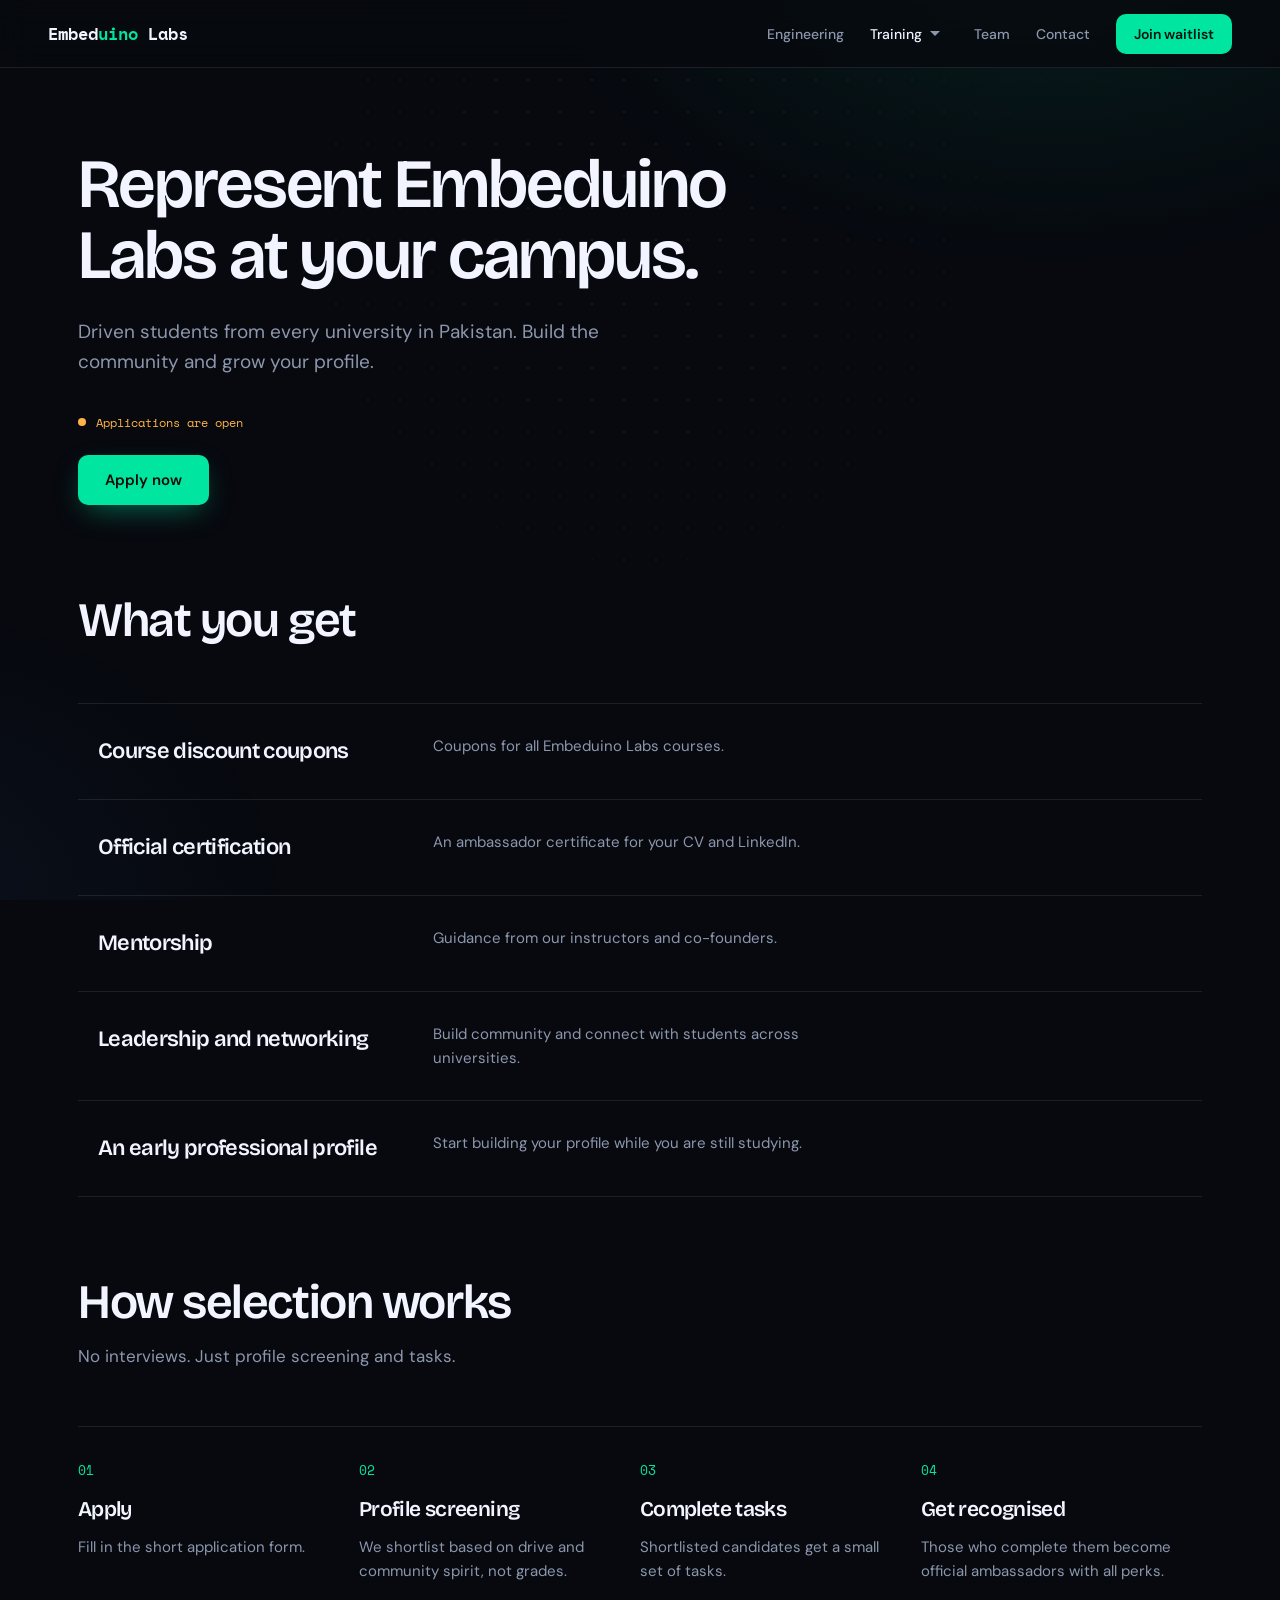
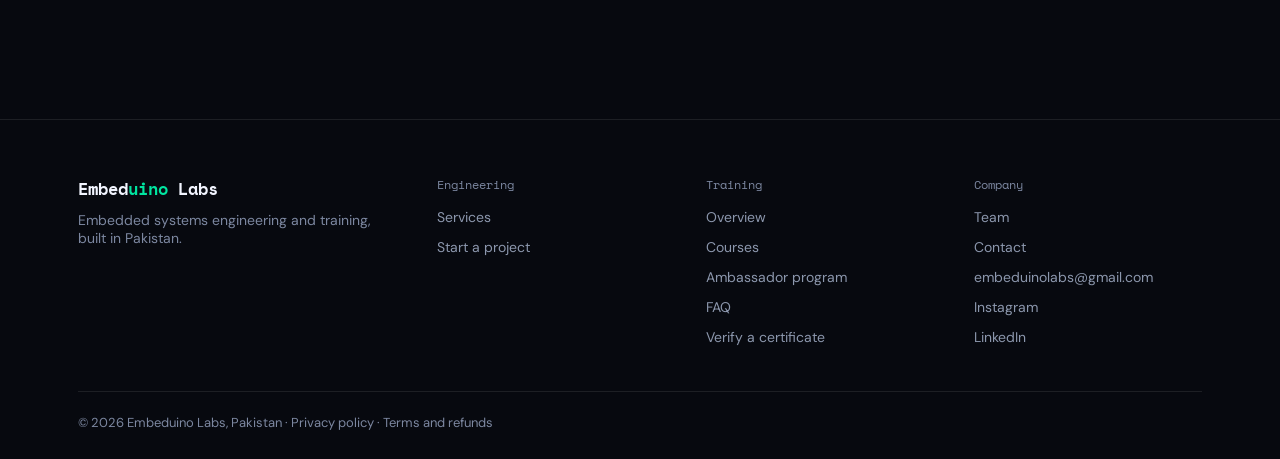
==== commit ec000dac: "Add files via upload" ====
--- a/ambassador.html
+++ b/ambassador.html
@@ -1 +1 @@
-<!DOCTYPE html><html lang="en"><head><meta charset="UTF-8"><meta name="viewport" content="width=device-width,initial-scale=1"><title>Campus Ambassador Program — Embeduino Labs</title><meta name="description" content="Represent Embeduino Labs at your university, build community and earn perks."><meta name="theme-color" content="#07090f"><link rel="preconnect" href="https://fonts.googleapis.com"><link href="https://fonts.googleapis.com/css2?family=Bricolage+Grotesque:opsz,wght@12..96,500;12..96,600&family=DM+Sans:wght@400;500;600&family=Space+Mono:wght@400;700&display=swap" rel="stylesheet"><link rel="stylesheet" href="eng.css"><link rel="stylesheet" href="trn.css"><link rel="stylesheet" href="base.css"></head><body class="trn"><a class="skip" href="#main">Skip to content</a><header class="nav"><a class="logo" translate="no" href="index.html">Embed<b>uino</b> Labs</a><div class="nav-r" role="navigation" aria-label="Primary"><a href="engineering.html">Engineering</a><a href="training.html">Training</a><a href="team.html">Team</a><a href="ambassador.html" aria-current="page">Ambassador</a><a href="contact.html">Contact</a><a class="nbtn sg" data-cta href="https://docs.google.com/forms/d/1Flcm8zHhwcUQbWOsdlLaiDBojNH8hl6wbdkQwR3EUpU/" target="_blank" rel="noopener">Register now</a></div><button class="burger" type="button" aria-label="Open menu" aria-expanded="false" aria-controls="mmenu"><i></i><i></i></button></header><div class="mmenu" id="mmenu"><a href="engineering.html">Engineering</a><a href="training.html">Training</a><a href="team.html">Team</a><a href="ambassador.html" aria-current="page">Ambassador</a><a href="contact.html">Contact</a><a class="nbtn sg" data-cta href="https://docs.google.com/forms/d/1Flcm8zHhwcUQbWOsdlLaiDBojNH8hl6wbdkQwR3EUpU/" target="_blank" rel="noopener">Register now</a></div><a id="main" tabindex="-1"></a><section class="hero" style="padding-bottom:50px"><div class="wrap"><h1 class="in1" style="font-size:clamp(38px,5.4vw,70px);max-width:16ch">Represent Embeduino Labs at your campus.</h1><p class="lede in2">Driven students from every university in Pakistan. Build the community and grow your profile.</p><p class="st" style="margin:0 0 24px;max-width:340px;background:none;border:0;padding:0"><span class="dot" aria-hidden="true" data-bind="ambStatus"></span></p><div class="acts in3"><a class="btn" data-amb href="#" target="_blank" rel="noopener">Apply now</a></div></div></section><section class="sec" style="padding:40px 0 40px"><div class="wrap"><div class="sh"><h2>What you get</h2></div><div class="svc"><div class="row"><h3>Course discount coupons</h3><p>Coupons for all Embeduino Labs courses.</p><small></small></div><div class="row"><h3>Official certification</h3><p>An ambassador certificate for your CV and LinkedIn.</p><small></small></div><div class="row"><h3>Mentorship</h3><p>Guidance from our instructors and co-founders.</p><small></small></div><div class="row"><h3>Leadership and networking</h3><p>Build community and connect with students across universities.</p><small></small></div><div class="row"><h3>An early professional profile</h3><p>Start building your profile while you are still studying.</p><small></small></div></div></div></section><section class="sec" style="padding:40px 0 40px"><div class="wrap"><div class="sh"><h2>How selection works</h2><p>No interviews. Just profile screening and tasks.</p></div><div class="steps3 s4"><div class="rv"><b>01</b><h3>Apply</h3><p>Fill in the short application form.</p></div><div class="rv"><b>02</b><h3>Profile screening</h3><p>We shortlist based on drive and community spirit, not grades.</p></div><div class="rv"><b>03</b><h3>Complete tasks</h3><p>Shortlisted candidates get a small set of tasks.</p></div><div class="rv"><b>04</b><h3>Get recognised</h3><p>Those who complete them become official ambassadors with all perks.</p></div></div></div></section><footer class="foot"><div class="fw"><div class="fg"><div class="fb"><a class="logo" translate="no" href="index.html">Embed<b>uino</b> Labs</a><p>Embedded systems engineering and training, built in Pakistan.</p></div><div class="fl"><p class="ft">Engineering</p><a href="engineering.html">Services</a><a href="engineering-contact.html">Start a project</a></div><div class="fl"><p class="ft">Training</p><a href="training.html">Overview</a><a href="courses.html">Courses</a><a href="ambassador.html">Ambassador program</a><a href="faq.html">FAQ</a><a href="verify.html">Verify a certificate</a></div><div class="fl"><p class="ft">Company</p><a href="team.html">Team</a><a href="contact.html">Contact</a><a href="mailto:embeduinolabs@gmail.com">embeduinolabs@gmail.com</a><a href="https://www.instagram.com/embeduinolabs/" target="_blank" rel="noopener">Instagram</a><a href="https://www.linkedin.com/company/embeduinolabs/" target="_blank" rel="noopener">LinkedIn</a></div></div><p class="fc">© 2026 Embeduino Labs</p></div></footer><script src="site-data.js"></script><script src="site.js" defer></script></body></html>+<!DOCTYPE html><html lang="en"><head><meta charset="UTF-8"><meta name="viewport" content="width=device-width,initial-scale=1"><title>Campus Ambassador Program — Embeduino Labs</title><meta name="description" content="Represent Embeduino Labs at your university, build community and earn perks."><meta name="theme-color" content="#07090f"><link rel="preconnect" href="https://fonts.googleapis.com"><link href="https://fonts.googleapis.com/css2?family=Bricolage+Grotesque:opsz,wght@12..96,500;12..96,600&family=DM+Sans:wght@400;500;600&family=Space+Mono:wght@400;700&display=swap" rel="stylesheet"><link rel="stylesheet" href="eng.css"><link rel="stylesheet" href="trn.css"><link rel="stylesheet" href="base.css"><link rel="icon" href="favicon.svg" type="image/svg+xml"></head><body class="trn"><a class="skip" href="#main">Skip to content</a><header class="nav"><a class="logo" translate="no" href="index.html">Embed<b>uino</b> Labs</a><div class="nav-r" role="navigation" aria-label="Primary"><a href="engineering.html">Engineering</a><span class="dd"><a href="training.html" aria-current="page">Training</a><button class="ddb" type="button" aria-label="Training pages" aria-haspopup="true"></button><span class="ddm"><a href="training.html">Overview</a><a href="courses.html">Courses</a><a href="ambassador.html" aria-current="page">Ambassador program</a><a href="verify.html">Verify a certificate</a><a href="faq.html">FAQ</a></span></span><a href="team.html">Team</a><a href="contact.html">Contact</a><a class="nbtn sg" data-cta href="https://docs.google.com/forms/d/1Flcm8zHhwcUQbWOsdlLaiDBojNH8hl6wbdkQwR3EUpU/" target="_blank" rel="noopener">Register now</a></div><button class="burger" type="button" aria-label="Open menu" aria-expanded="false" aria-controls="mmenu"><i></i><i></i></button></header><div class="mmenu" id="mmenu"><a href="engineering.html">Engineering</a><a href="training.html" aria-current="page">Training</a><a class="sub" href="courses.html">Courses</a><a class="sub" href="ambassador.html" aria-current="page">Ambassador program</a><a class="sub" href="verify.html">Verify a certificate</a><a class="sub" href="faq.html">FAQ</a><a href="team.html">Team</a><a href="contact.html">Contact</a><a class="nbtn sg" data-cta href="https://docs.google.com/forms/d/1Flcm8zHhwcUQbWOsdlLaiDBojNH8hl6wbdkQwR3EUpU/" target="_blank" rel="noopener">Register now</a></div><a id="main" tabindex="-1"></a><section class="hero" style="padding-bottom:50px"><div class="wrap"><h1 class="in1" style="font-size:clamp(38px,5.4vw,70px);max-width:16ch">Represent Embeduino Labs at your campus.</h1><p class="lede in2">Driven students from every university in Pakistan. Build the community and grow your profile.</p><p class="st" style="margin:0 0 24px;max-width:340px;background:none;border:0;padding:0"><span class="dot" aria-hidden="true" data-bind="ambStatus"></span></p><div class="acts in3"><a class="btn" data-amb href="#" target="_blank" rel="noopener">Apply now</a></div></div></section><section class="sec" style="padding:40px 0 40px"><div class="wrap"><div class="sh"><h2>What you get</h2></div><div class="svc"><div class="row"><h3>Course discount coupons</h3><p>Coupons for all Embeduino Labs courses.</p><small></small></div><div class="row"><h3>Official certification</h3><p>An ambassador certificate for your CV and LinkedIn.</p><small></small></div><div class="row"><h3>Mentorship</h3><p>Guidance from our instructors and co-founders.</p><small></small></div><div class="row"><h3>Leadership and networking</h3><p>Build community and connect with students across universities.</p><small></small></div><div class="row"><h3>An early professional profile</h3><p>Start building your profile while you are still studying.</p><small></small></div></div></div></section><section class="sec" style="padding:40px 0 40px"><div class="wrap"><div class="sh"><h2>How selection works</h2><p>No interviews. Just profile screening and tasks.</p></div><div class="steps3 s4"><div class="rv"><b>01</b><h3>Apply</h3><p>Fill in the short application form.</p></div><div class="rv"><b>02</b><h3>Profile screening</h3><p>We shortlist based on drive and community spirit, not grades.</p></div><div class="rv"><b>03</b><h3>Complete tasks</h3><p>Shortlisted candidates get a small set of tasks.</p></div><div class="rv"><b>04</b><h3>Get recognised</h3><p>Those who complete them become official ambassadors with all perks.</p></div></div></div></section><footer class="foot"><div class="fw"><div class="fg"><div class="fb"><a class="logo" translate="no" href="index.html">Embed<b>uino</b> Labs</a><p>Embedded systems engineering and training, built in Pakistan.</p></div><div class="fl"><p class="ft">Engineering</p><a href="engineering.html">Services</a><a href="engineering-contact.html">Start a project</a></div><div class="fl"><p class="ft">Training</p><a href="training.html">Overview</a><a href="courses.html">Courses</a><a href="ambassador.html">Ambassador program</a><a href="faq.html">FAQ</a><a href="verify.html">Verify a certificate</a></div><div class="fl"><p class="ft">Company</p><a href="team.html">Team</a><a href="contact.html">Contact</a><a href="mailto:embeduinolabs@gmail.com">embeduinolabs@gmail.com</a><a href="https://www.instagram.com/embeduinolabs/" target="_blank" rel="noopener">Instagram</a><a href="https://www.linkedin.com/company/embeduinolabs/" target="_blank" rel="noopener">LinkedIn</a></div></div><p class="fc">© 2026 Embeduino Labs, Pakistan · <a href="privacy.html">Privacy policy</a> · <a href="terms.html">Terms and refunds</a></p></div></footer><script src="site-data.js"></script><script src="site.js" defer></script></body></html>
--- a/base.css
+++ b/base.css
@@ -1,4 +1,4 @@
-:root{color-scheme:dark;--line:rgba(255,255,255,.09);--tx:#f2f5ff;--mu:#8c97ad;--di:#6b7690;--cu:#ff6b35;--sg:#00e5a0;--panel:rgba(255,255,255,.035);--head:'Bricolage Grotesque',sans-serif;--sans:'DM Sans',sans-serif;--mono:'Space Mono',monospace}
+:root{color-scheme:dark;--line:rgba(255,255,255,.09);--tx:#f2f5ff;--mu:#8c97ad;--di:#7c87a0;--cu:#ff6b35;--sg:#00e5a0;--panel:rgba(255,255,255,.035);--head:'Bricolage Grotesque',sans-serif;--sans:'DM Sans',sans-serif;--mono:'Space Mono',monospace}
 html{color-scheme:dark;-webkit-tap-highlight-color:rgba(255,107,53,.15)}
 html body{cursor:auto}
 a,button,summary,label,select{touch-action:manipulation}
@@ -38,3 +38,11 @@
 @media(prefers-reduced-motion:reduce){*,*::before,*::after{animation-duration:.01ms!important;animation-iteration-count:1!important;transition-duration:.01ms!important;scroll-behavior:auto!important}}
 .cover{position:absolute;inset:0;z-index:2;border-radius:inherit}
 [class*="course"] a:not(.cover){position:relative;z-index:3}
+.pr{max-width:760px}.pr h2{font-size:24px;margin:42px 0 10px}.pr p,.pr li{color:var(--mu);margin-bottom:12px}.pr ul{padding-left:20px}.pr a{color:var(--cu)}.pr small{color:var(--di)}
+mark{background:#ffd24a;color:#1a1300;padding:2px 6px;border-radius:4px}
+.dd{position:relative;display:inline-flex;align-items:center}.ddb{width:26px;height:36px;background:none;border:0;position:relative}
+.ddb::after{content:'';position:absolute;left:8px;top:15px;border:5px solid transparent;border-top-color:var(--mu);transition:transform .2s}.dd:hover .ddb::after,.dd:focus-within .ddb::after{transform:rotate(180deg) translateY(2px)}
+.ddm{display:none;position:absolute;top:calc(100% + 10px);left:-14px;min-width:230px;padding:8px;flex-direction:column;background:#0d111b;border:1px solid var(--line);border-radius:14px;box-shadow:0 24px 60px -20px rgba(0,0,0,.7)}
+.ddm::before{content:'';position:absolute;left:0;right:0;top:-12px;height:12px}.dd:hover .ddm,.dd:focus-within .ddm{display:flex}
+.ddm a{padding:11px 14px;border-radius:8px;white-space:nowrap}.ddm a:hover,.ddm a[aria-current]{background:var(--panel);color:var(--tx)}
+.mmenu a.sub{font:500 18px var(--sans);color:var(--mu);padding:10px 0 10px 18px}
